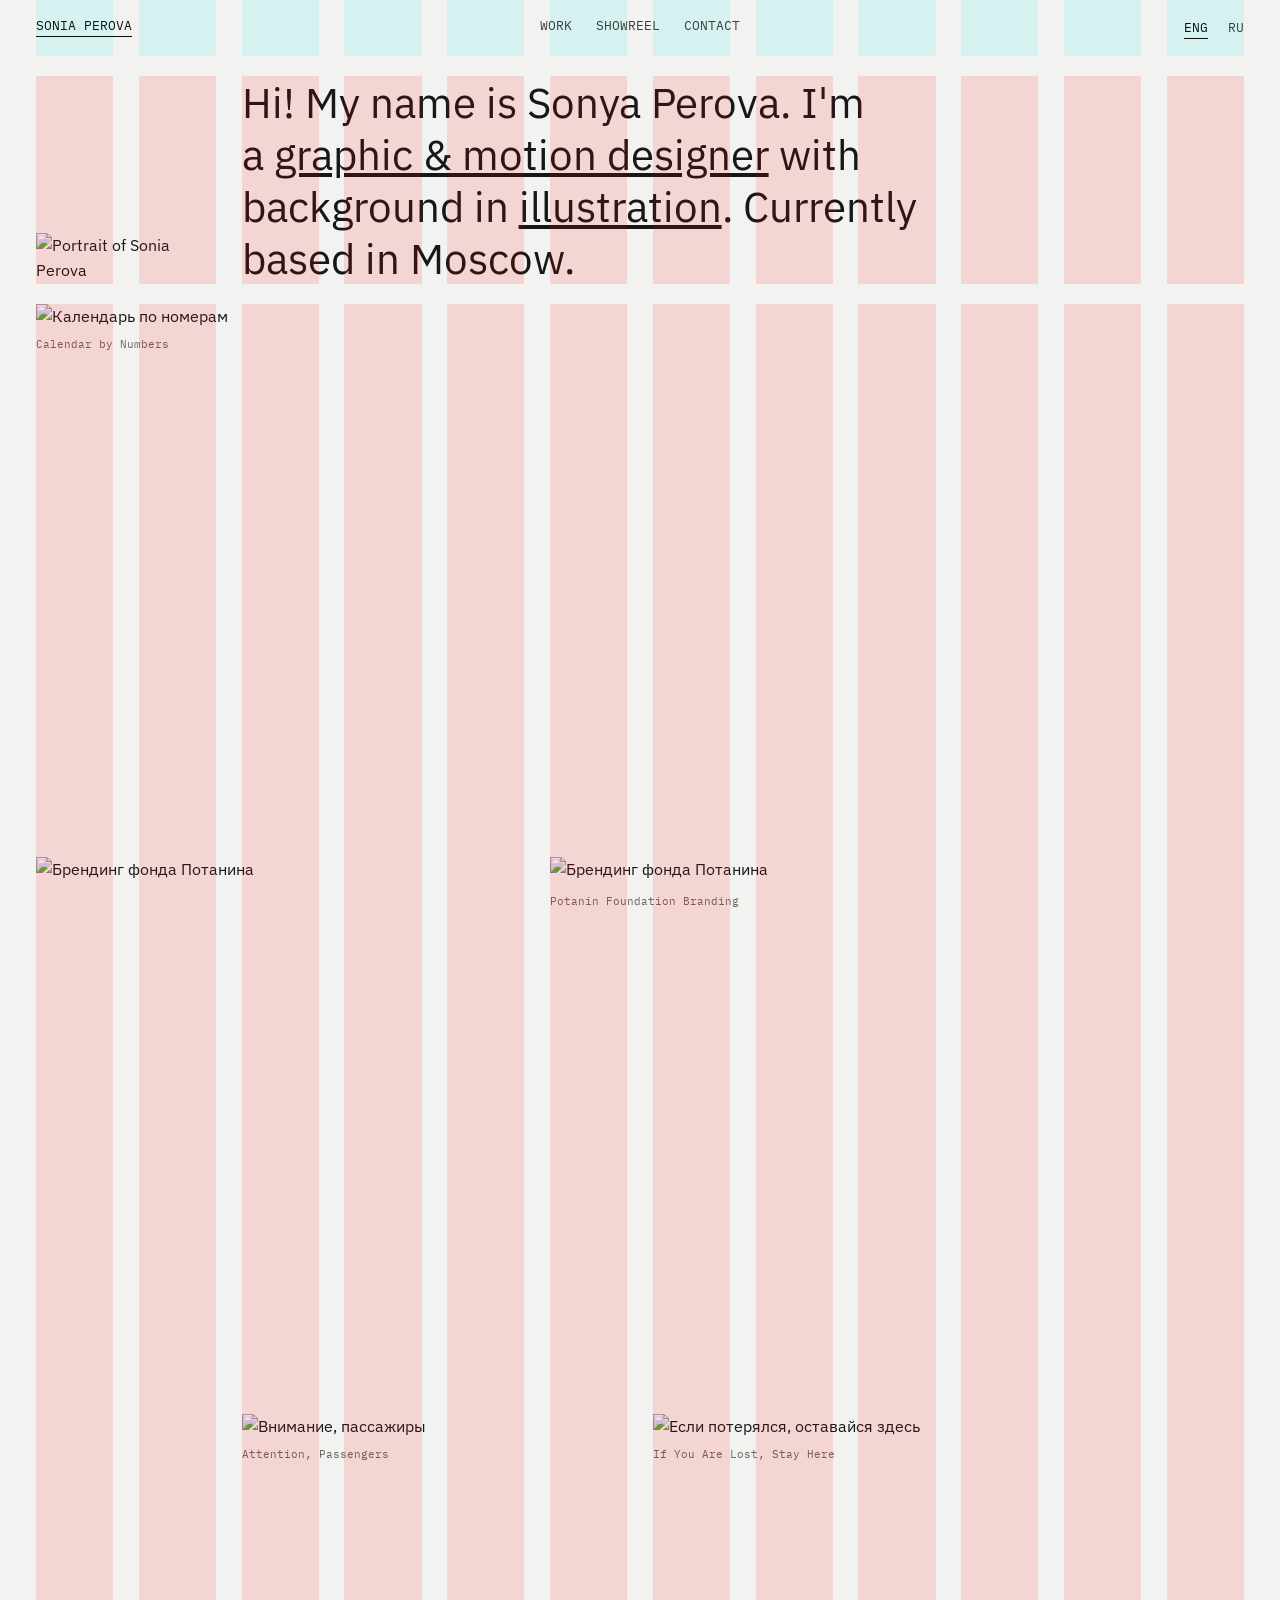
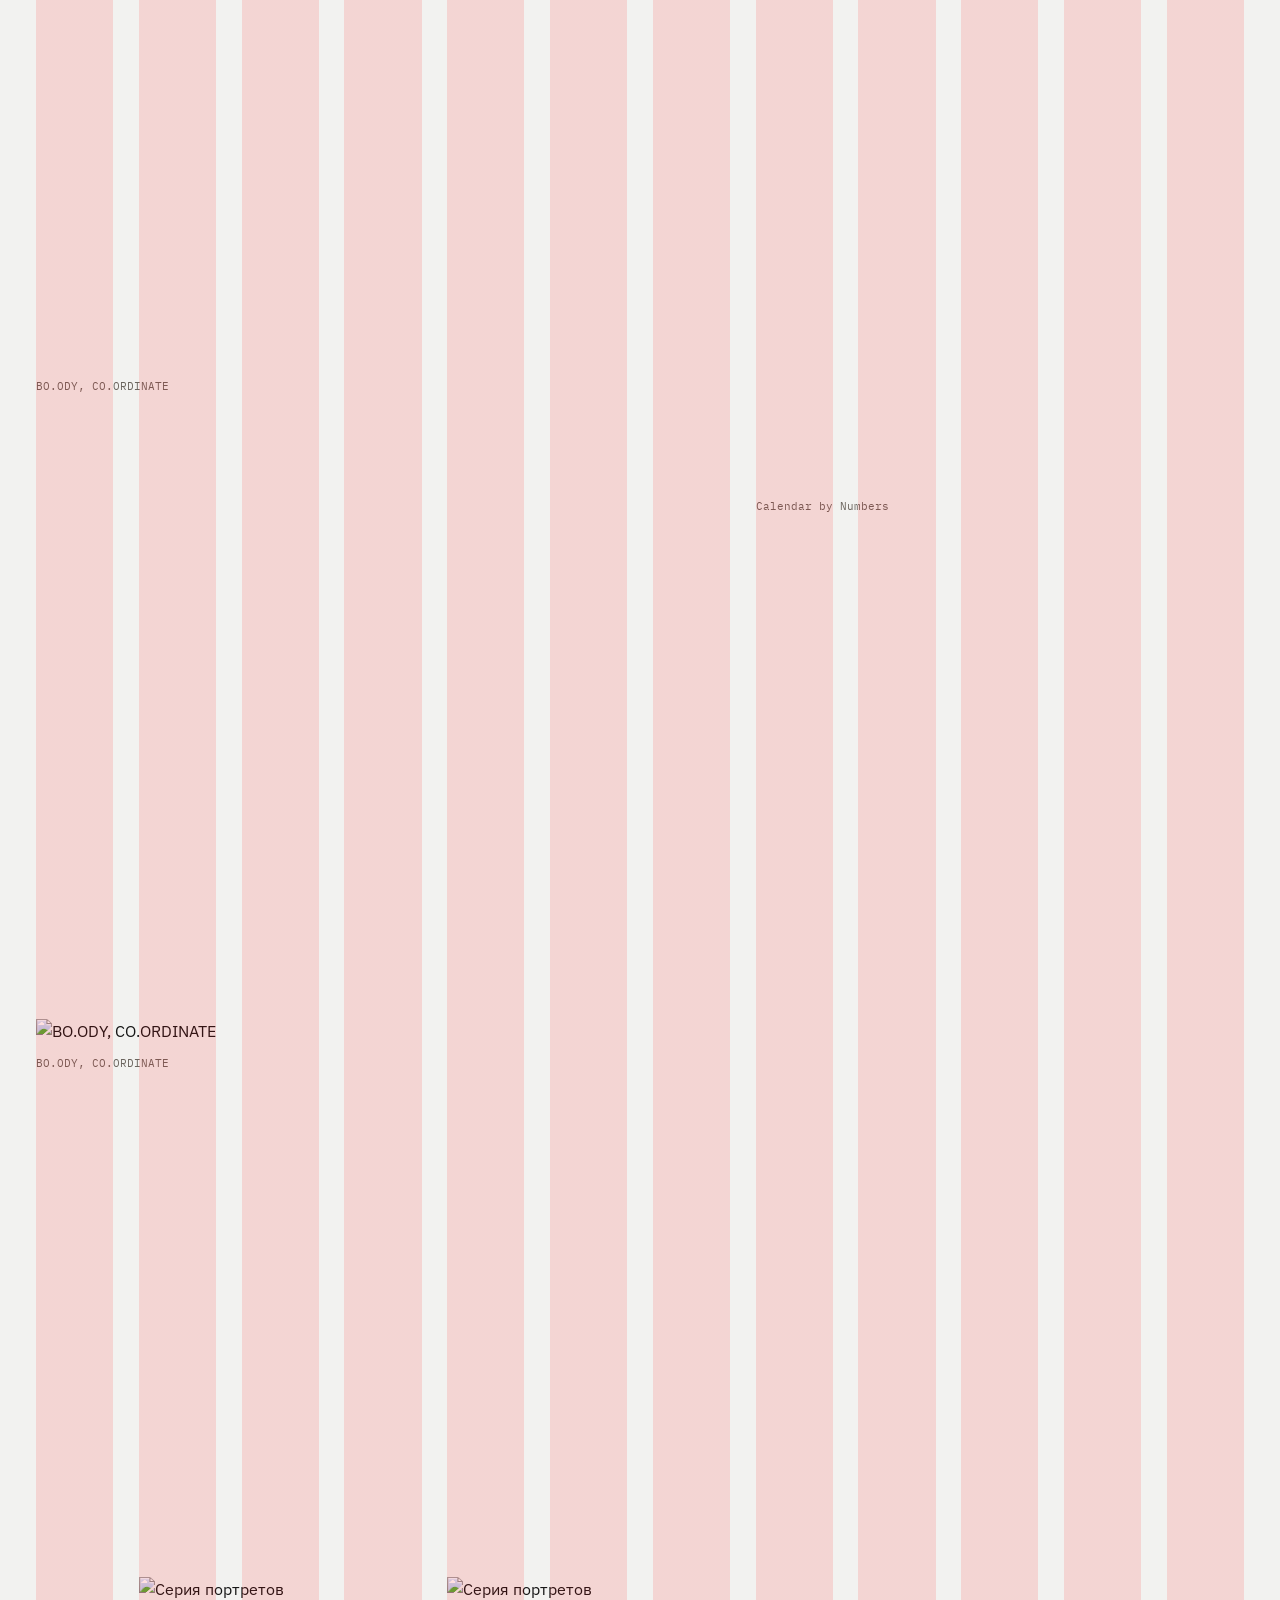
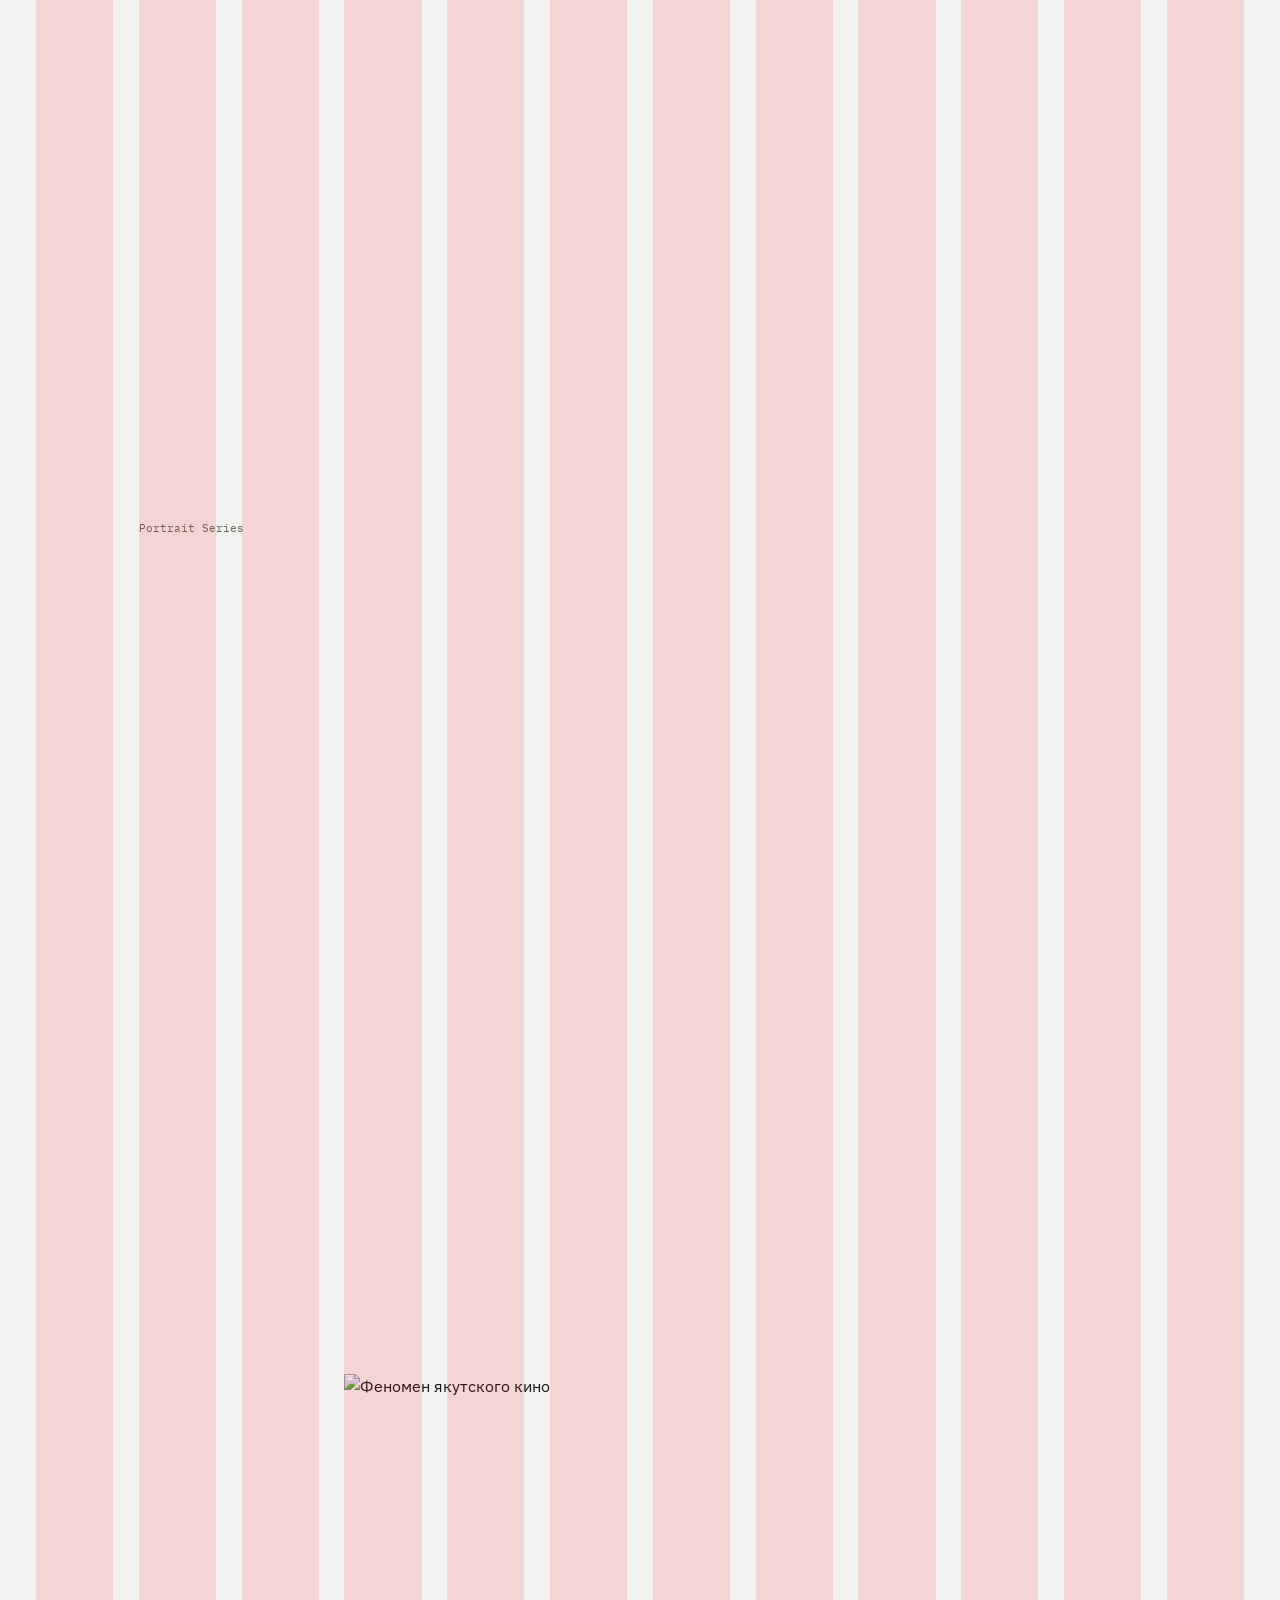
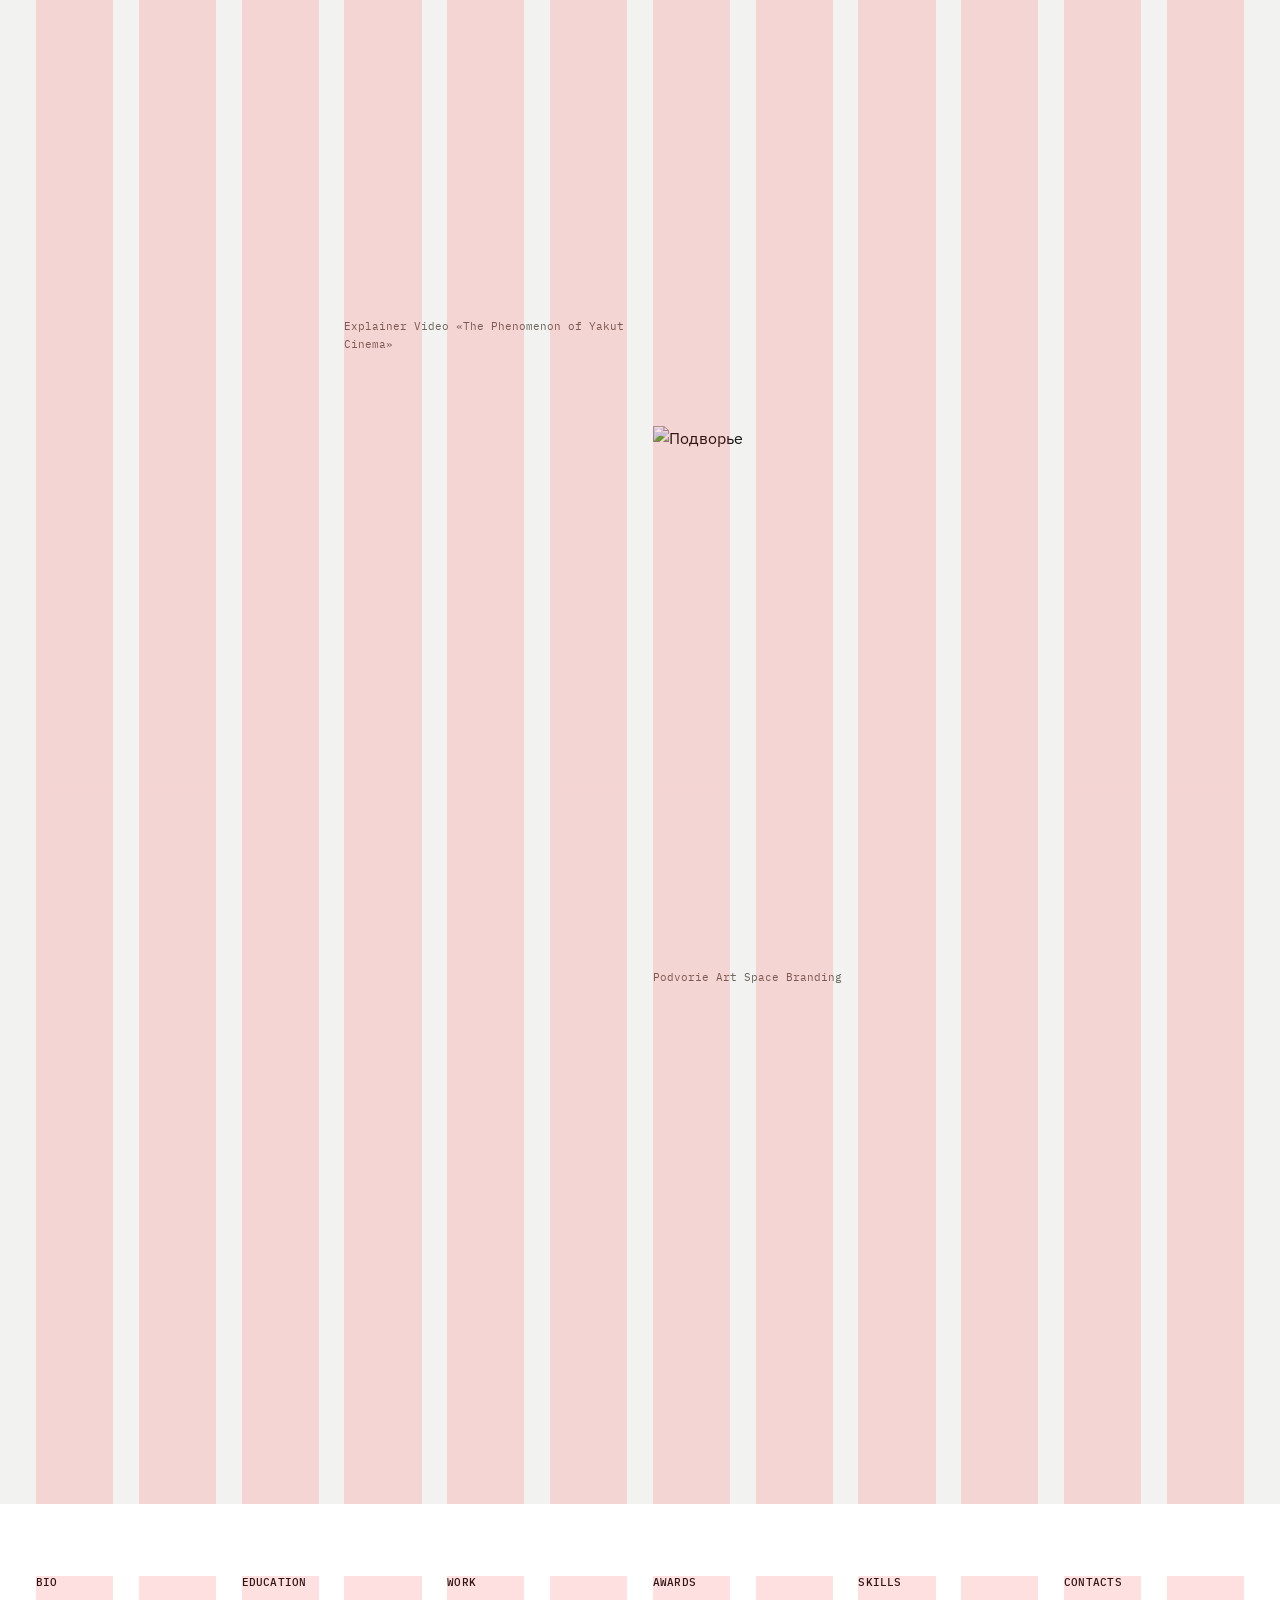
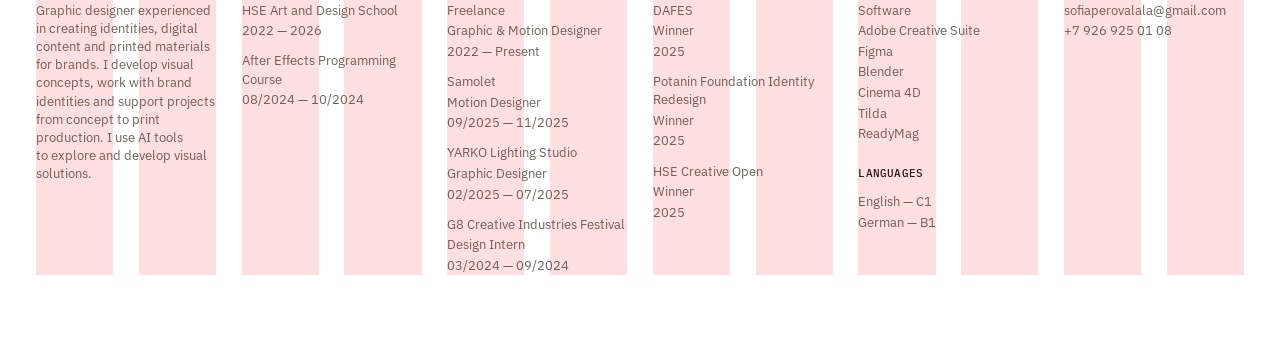
==== index.html @ 6882903c "Add files via upload" ====
<!DOCTYPE html>
<html lang="en">
  <head>
    <meta charset="UTF-8" />
    <meta name="viewport" content="width=device-width, initial-scale=1.0" />
    <title>Соня Перова | Portfolio</title>
    <meta
      name="description"
      content="Minimalist editorial portfolio website for Соня Перова."
    />
    <link rel="preconnect" href="https://fonts.googleapis.com" />
    <link rel="preconnect" href="https://fonts.gstatic.com" crossorigin />
    <link
      href="https://fonts.googleapis.com/css2?family=IBM+Plex+Mono:wght@400;500&display=swap"
      rel="stylesheet"
    />
    <link
      href="https://fonts.googleapis.com/css2?family=IBM+Plex+Mono:wght@400;500&family=IBM+Plex+Sans:wght@400;500;600&display=swap"
      rel="stylesheet"
    />
    <link rel="stylesheet" href="styles.css" />
  </head>
  <body data-lang="eng" data-page="home">
    <header class="site-header">
      <nav class="nav container" aria-label="Primary navigation">
        <a href="index.html" class="brand nav-item active" data-i18n="brand">SONIA PEROVA</a>
        <div class="nav-links">
          <a href="work.html" class="nav-item" data-section="work" data-i18n="navWork">WORK</a>
          <a href="showreel.html" class="nav-item" data-section="showreel" data-i18n="navShowreel">SHOWREEL</a>
          <a href="index.html#contact" class="nav-item" data-section="contact" data-i18n="navContact">CONTACT</a>
        </div>
        <div class="lang-switcher" aria-label="Language switcher">
          <a href="#" class="nav-item lang-btn active" data-lang="eng" aria-current="true">ENG</a>
          <a href="#" class="nav-item lang-btn" data-lang="ru" aria-current="false">RU</a>
        </div>
      </nav>
    </header>

      <div class="page-wrapper">

       <main class="page-content">

  <!-- контейнер с фото и текстом -->
  <section class="hero-block">
    <div class="container hero-container">

        <img
            class="hero-photo"
            src="images/Rectangle 408.png"
            alt="Portrait of Sonia Perova"
        >

        <div class="hero-copy">
            <p data-i18n="heroText">
                Hi! My name is Sonya Perova. I'm a
                <span>graphic & motion designer</span>
                with background in
                <span>illustration</span>.
                Currently based in Moscow.
            </p>
        </div>

    </div>
</section>

<div class="container projects-container">

    <div class="calendar-project">
        <img src="images/kalendar2.gif" alt="Календарь по номерам">

        <p class="project-title" data-i18n="calendarTitle">
            Календарь по номерам
        </p>
    </div>

    <div class="project project-potanin-small">
        <img src="images/potanin2.png" alt="Брендинг фонда Потанина">
    </div>

    <div class="project-potanin-large">
        <img src="images/potanin1.png" alt="Брендинг фонда Потанина">
        <p class="project-title" data-i18n="potaninTitle">
            Брендинг фонда Потанина
        </p>
    </div>

    <div class="project-passengers">
        <img src="images/2193.jpg" alt="Внимание, пассажиры">
        <p class="project-title" data-i18n="passengersTitle">
            Внимание, пассажиры
        </p>
    </div>

    <div class="project-sculpture">
        <img src="images/sculpture1.jpg" alt="Если потерялся, оставайся здесь">
        <p class="project-title" data-i18n="sculptureTitle">
            Если потерялся, оставайся здесь
        </p>
    </div>

    <div class="project-book">
        <img src="images/kniga3.png" alt="">
        <p class="project-title" data-i18n="bodyTitle">
            BO.ODY, CO.ORDINATE
        </p>
    </div>

    <div class="project-calendar-page">
        <img src="images/kalendar.jpg" alt="">
        <p class="project-title" data-i18n="calendarTitle">
            Календарь по номерам
        </p>
    </div>

    <div class="project-book-full">
        <img src="images/kniga2.png" alt="BO.ODY, CO.ORDINATE">

        <p class="project-title" data-i18n="bodyTitle">
            BO.ODY, CO.ORDINATE
        </p>
    </div>

        <div class="project-portraits-left">
        <img src="images/portrait1.png" alt="Серия портретов">
    </div>

    <div class="project-portraits-right">
        <img src="images/portrait2.png" alt="Серия портретов">
    </div>

    <p class="project-portraits-caption" data-i18n="portraitsTitle">
        Серия портретов
    </p>


    <div class="project-yakut">
        <img src="images/coverr.png" alt="Феномен якутского кино">
    </div>

    <p class="project-yakut-caption" data-i18n="yakutTitle">
        Видео-эксплейнер «Феномен якутского кино»
    </p>


    <div class="project-podvorie">
        <img src="images/podvorie2.png" alt="Подворье">
    </div>

    <p class="project-podvorie-caption" data-i18n="podvorieTitle">
        Брендинг арт-пространства Подворье
    </p>

</div>

</main>

    <footer class="site-footer">
      <div class="container">
        <div class="grid footer-grid">
          <div class="footer-block footer-block--bio">
            <h3 data-i18n="footerBioTitle">Bio</h3>
            <div class="footer-entry">
              <p data-i18n="footerBio">
                Графический дизайнер с опытом создания айдентики, digital-контента и печатных материалов для брендов. Разрабатываю визуальные концепции, работаю с фирменными стилями и сопровождаю проекты от идеи до подготовки к печати. Использую AI-инструменты для поиска и развития визуальных решений.
              </p>
            </div>
          </div>
          <div class="footer-block">
            <h3 data-i18n="footerEducation">Education</h3>
            <div class="footer-entry">
               <p data-i18n="footerHSE">HSE Art and Design School</p>
              <p>2022 — 2026</p>
            </div>
            <div class="footer-entry">
              <p data-i18n="footerAECourse">After Effects Programming Course</p>
              <p>08/2024 — 10/2024</p>
            </div>
          </div>
          <div class="footer-block">
            <h3 data-i18n="footerWork">Work</h3>

            <div class="footer-entry">
              <p>Freelance</p>
              <p data-i18n="footerGraphicMotionDesigner">
                Graphic & Motion Designer
              </p>
              <p data-i18n="footerPresent">2022 — Present</p>
            </div>
            <div class="footer-entry">
              <p data-i18n="footerSamolet">Samolet</p>
              <p data-i18n="footerMotionDesigner">Motion Designer</p>
              <p>09/2025 — 11/2025</p>
            </div>
            <div class="footer-entry">
              <p>YARKO Lighting Studio</p>
              <p data-i18n="footerGraphicDesigner">Graphic Designer</p>
              <p>02/2025 — 07/2025</p>
            </div>
            <div class="footer-entry">
              <p data-i18n="footerG8">G8 Creative Industries Festival</p>
              <p data-i18n="footerDesignIntern">Design Intern</p>
              <p>03/2024 — 09/2024</p>
            </div>
          </div>
          <div class="footer-block">
            <h3 data-i18n="footerAwards">Awards</h3>

            <div class="footer-entry">
              <p>DAFES</p>
              <p data-i18n="footerWinner">Winner</p>
              <p>2025</p>
            </div>

            <div class="footer-entry">
              <p data-i18n="footerPotaninAward">
                Potanin Foundation Identity Redesign
              </p>
              <p data-i18n="footerWinner">Winner</p>
              <p>2025</p>
            </div>

            <div class="footer-entry">
              <p>HSE Creative Open</p>
              <p data-i18n="footerWinner">Winner</p>
              <p>2025</p>
            </div>
          </div>
          <div class="footer-block">
            <h3 data-i18n="footerSkills">Skills</h3>

            <div class="footer-entry">
                <p data-i18n="footerSoftware">Software</p>
                <p>Adobe Creative Suite</p>
                <p>Figma</p>
                <p>Blender</p>
                <p>Cinema 4D</p>
                <p>Tilda</p>
                <p>ReadyMag</p>
            </div>

            <h3 class="footer-subheading" data-i18n="footerLanguages">
                Languages
            </h3>

            <div class="footer-entry">
                <p data-i18n="footerEnglish">English — C1</p>
                <p data-i18n="footerGerman">German — B1</p>
            </div>
        </div>

        <div class="footer-block">
            <h3 data-i18n="footerContacts">Contacts</h3>
            <div class="footer-entry">
              <p>sofiaperovalala@gmail.com</p>
              <p>+7 926 925 01 08</p>
            </div>
          </div>
        </div>
      </div>
    </footer>

      </div>

    <script src="script.js"></script>
  </body>
</html>
---- styles.css ----
:root {
  --font-ui: "IBM Plex Sans", sans-serif;
  --font-mono: "IBM Plex Mono", monospace;

  --bg: #f2f2f0;
  --surface: #fcfaf7;
  --text: #171717;
  --muted: #6b655e;
  --accent: #2f5d4b;
  --border: rgba(23, 23, 23, 0.12);

  /* layout */
  --page-width: 1440px;
  --page-margin: 2.25rem;
  --grid-columns: 12;
  --grid-gap: 1.6rem;
  --project-spacing: 20px;
  --header-height: 56px;
  --showreel-height-offset: -20px;

  /* typography */
  --text-xs: 11px;
  --text-sm: 13px;
  --text-md: 16px;
  --text-lg: 19px;
  --text-xl: 23px;
  --text-2xl: 28px;
  --text-3xl: 33px;
  --text-4xl: 40px;

  --leading-tight: 1.08;
  --leading-heading: 1.15;
  --leading-ui: 1.25;
  --leading-body: 1.45;

}

* {
  box-sizing: border-box;
}

html {
  scroll-behavior: smooth;
  background: #f2f2f0;
  overscroll-behavior-y: none;
}

body {
  margin: 0;
  font-family: var(--font-ui);
  color: var(--text);
  line-height: 1.6;

  background: transparent;
}

.page-wrapper {
  min-height: 100vh;

  display: flex;
  flex-direction: column;

  background: #f2f2f0;
}

img {
  max-width: 100%;
  display: block;
}

.container {
    position: relative;

    width: min(
        var(--page-width),
        calc(100% - var(--page-margin) * 2)
    );

    margin-inline: auto;
}

.container::before {
    content: "";
    position: absolute;
    inset: 0;
    pointer-events: none;
    z-index: 2;

    background-image:
        repeating-linear-gradient(
            to right,
            rgba(255,0,0,.12) 0,
            rgba(255,0,0,.12)
            calc((100% - (11 * var(--grid-gap))) / 12),
            transparent
            calc((100% - (11 * var(--grid-gap))) / 12),
            transparent
            calc(
                ((100% - (11 * var(--grid-gap))) / 12)
                + var(--grid-gap)
            )
        );
}

.grid {
  display: grid;

  grid-template-columns:
    repeat(var(--grid-columns), minmax(0, 1fr));

  column-gap: var(--grid-gap);
}

.site-header {
    position: fixed;
    top: 0;
    left: 0;
    right: 0;
    z-index: 1000;

    mix-blend-mode: difference;
    isolation: isolate;
}

.site-header::before {
    display: none;
}

.nav {
  display: grid;
  grid-template-columns: 1fr auto 1fr;
  align-items: center;
  padding: 1rem 0;
  min-height: 3.5rem;
}

.brand,
.nav-item,
.site-footer a,
.lang-btn {
  text-decoration: none;
  color: #9F9F9F;
}

.brand {
  position: relative;
  display: inline-block;
  padding-bottom: 0.2rem;
  font-family: var(--font-mono);
  font-size: var(--text-sm);
  font-weight: 400;
  text-transform: uppercase;
  letter-spacing: normal;
  line-height: var(--leading-ui);
  justify-self: start;
  margin-left: 0;
}

.brand.nav-item:hover,
body[data-page="home"] .brand.nav-item {
  opacity: 1;
}

.nav-links {
  display: flex;
  justify-self: center;
  gap: 1.5rem;
  white-space: nowrap;
}

.nav-item {
  position: relative;
  padding-bottom: 0.2rem;
  font-family: var(--font-mono);
  font-size: var(--text-sm);
  font-weight: 400;
  text-transform: uppercase;
  letter-spacing: normal;
  line-height: var(--leading-ui);
  color: #ffffff;
  opacity: 0.8;
  transition: opacity 180ms ease;
}

.nav-item:hover,
.nav-item.active:not(.lang-btn) {
  opacity: 1;
}

@keyframes navUnderlineIn {
  from {
    transform: scaleX(0);
  }
  to {
    transform: scaleX(1);
  }
}


.nav-item::after,
.lang-btn::after,
.brand::after {
  content: "";
  position: absolute;
  left: 0;
  bottom: 0.05rem;
  width: 100%;
  height: 1px;
  background: currentColor;

  transform: scaleX(0);
  transform-origin: left center;
}

.nav-item.animate:not(.lang-btn)::after,
.brand.animate::after,
.lang-btn.animate::after {
    animation: navUnderlineIn 220ms ease forwards;
}

.nav-item.active:not(.lang-btn)::after,
.brand.active::after,
.lang-btn.lang-active::after {
    transform: scaleX(1);
}

.lang-switcher {
  display: flex;
  justify-self: end;
  align-items: center;
  gap: 1.25rem;
  margin-right: 0;
  white-space: nowrap;
}

.work-filter-wrapper {
    display: flex;
    justify-content: center;
    align-items: center;

    padding-block: 6px;

    margin-top:
        calc(
            var(--header-height)
            + var(--project-spacing)
        );
}

.work-filter {
    display: flex;
    gap: 12px;
}


.work-filter-item {
    padding: 6px 11px;
    border-radius: 4px;

    font-family: var(--font-mono);
    font-size: var(--text-xs);
    font-weight: 400;
    line-height: var(--leading-ui);
    text-transform: uppercase;
    text-decoration: none;

    background: transparent;
    border: 1px solid rgba(23, 23, 23, 0.18);
    color: #6B655E;

    transition:
        border-color 160ms ease,
        color 160ms ease;
}

.work-filter-item:hover {
    border-color: rgba(23, 23, 23, 0.45);
    color: #171717;
}
.work-filter-item.active {
    background: transparent;
    border-color: #171717;
    color: #171717;
}

.lang-btn {
  background: transparent;
  padding: 0.2rem 0;
  cursor: pointer;
  font-family: var(--font-mono);
  font-size: var(--text-sm);
  font-weight: 400;
  text-transform: uppercase;
  letter-spacing: normal;
  line-height: var(--leading-ui);
  opacity: 0.8;
  transition: opacity 180ms ease;
  position: relative;
  display: inline-block;
}

.lang-btn:hover,
.lang-btn.lang-active {
    opacity: 1;
}

.hero-container {
    display: grid;
    grid-template-columns: repeat(12, minmax(0,1fr));
    column-gap: var(--grid-gap);

    align-items: end; /* все элементы прижимаются к низу */
}

.hero-block {
    padding-top: calc(
        var(--header-height)
        + var(--project-spacing)
    );
    padding-bottom: 0;
}

.hero-container {
    align-items: end;
}


.hero-photo {
    grid-column: 1 / 3;

    width: 100%;
    height: auto;

    align-self: end;
    justify-self: stretch;

    object-fit: cover;
}

.hero-copy {
    grid-column: 3 / 11; /* 7 колонок: 3,4,5,6,7,8,9 */

    align-self: end; /* низ текста = низ фото */

}

.hero-copy p {
    margin: 0;
    font-size: clamp(2rem, 1.8vw, 4rem);
    line-height: var(--leading-ui);
}

@media (max-width: 1440px) {
    .hero-copy p {
        font-size: 2.6rem;
    }
}

@media (max-width: 1200px) {
    .hero-copy p {
        font-size: 2.2rem;
    }
}

@media (max-width: 1024px) {
    .hero-copy p {
        font-size: 2rem;
    }
}

.hero-copy span {
    text-decoration: underline;
    text-underline-offset: 0.08em;
}
.projects-container {
    position: relative;

    min-height: 6000px;

    display: grid;
    grid-template-columns: repeat(12, minmax(0, 1fr));
    column-gap: var(--grid-gap);

    margin-top: var(--project-spacing);
}

.project-card {
    display: block;
}

.calendar-project {
    grid-column: 1 / 13;
}

.calendar-project img {
    width: 100%;
    height: auto;
    display: block;
}

.project-potanin-small {
    grid-column: 1 / 4;
    align-self: start;
    
}

.project-potanin-large {
    grid-column: 6 / 13;
    
}

.project-potanin-large .project-title {
    margin-top: 12px;
}

.project-potanin-caption {
    grid-column: 6 / 13;
    margin-top: 12px;

    font-family: var(--font-mono);
    font-size: var(--text-xs);
    color: var(--muted);
}

.project-passengers {
    grid-column: 3 / 7;

}

.project-sculpture {
    grid-column: 7 / 10;
}

.project-passengers img,
.project-sculpture img {
    width: 100%;
    display: block;
}

.project-passengers-caption {
    grid-column: 3 / 7;
}

.project-sculpture-caption {
    grid-column: 7 / 10;
}

.project-passengers-caption,
.project-sculpture-caption {
    margin-top: 12px;

    font-family: var(--font-mono);
    font-size: var(--text-xs);
    color: var(--muted);
}

.project-book {
    grid-column: 1 / 5;
    align-self: start;
}

.project-book img {
    width: 100%;
    display: block;
}

.project-book p {
    margin-top: 12px;

    font-family: var(--font-mono);
    font-size: var(--text-xs);
    color: var(--muted);
}


.project-calendar-page {
    grid-column: 8 / 13;
    align-self: start;

    margin-top: 120px;
}

.project-calendar-page img {
    width: 100%;
    display: block;
}

.project-calendar-page p {
    margin-top: 12px;

    font-family: var(--font-mono);
    font-size: var(--text-xs);
    color: var(--muted);
}

.project-book-full {
    grid-column: 1 / 13;
    align-self: start;
}

.project-book-full img {
    width: 100%;
    height: auto;
    display: block;
}

.project-book-full p {
    margin-top: 12px;

    font-family: var(--font-mono);
    font-size: var(--text-xs);
    color: var(--muted);
}

/* Серия портретов */
.project-portraits-left {
    grid-column: 2 / 5;
    margin-top: 0;
}

.project-portraits-right {
    grid-column: 5 / 7;
    margin-top: 0;
}

.project-portraits-caption {
    grid-column: 2 / 7;
    margin-top: 12px;

    font-family: var(--font-mono);
    font-size: var(--text-xs);
    color: var(--muted);
}

/* Якутское кино */
.project-yakut {
    grid-column: 4 / 7;
    margin-top: 320px;
}

.project-yakut-caption {
    grid-column: 4 / 7;
    margin-top: 12px;

    font-family: var(--font-mono);
    font-size: var(--text-xs);
    color: var(--muted);
}

/* Подворье */
.project-podvorie {
    grid-column: 7 / 13;
    margin-top: 120px;
}

.project-podvorie-caption {
    grid-column: 7 / 13;
    margin-top: 12px;

    font-family: var(--font-mono);
    font-size: var(--text-xs);
    color: var(--muted);
}

.project-title {
    margin-top: 8px;
    margin-bottom: 0;

    font-family: var(--font-mono);
    font-size: var(--text-xs);
    font-weight: 400;
    line-height: var(--leading-ui);

    color: var(--muted);
    text-align: left;

    background: transparent;
}

.project-card img {
    width: 100%;
    height: auto;
    display: block;
}

.project-card:visited {
  color: inherit;
}

.project-card:hover {
  color: inherit;
}

h1,
h2,
h3 {
  line-height: 1.1;
  margin: 0 0 0.8rem;
}

h1 {
  font-size: clamp(2.2rem, 4vw, 3.6rem);
  max-width: 700px;
}

.lead,
.about p {
  color: var(--muted);
  font-size: 1rem;
}

.showreel-intro h1 {
  max-width: 560px;
  margin-bottom: 1rem;
  font-size: clamp(2rem, 3.5vw, 3rem);
}

.page-content {
    padding-top: 0px; /* только компенсация fixed header */
}

.showreel-section {
    display: grid;
    grid-template-columns: repeat(12, 1fr);
    column-gap: var(--grid-gap);

    min-height: calc(
    100vh
    - var(--header-height)
    - var(--project-spacing)
    + var(--showreel-height-offset)
);

    margin-top: calc(
        var(--header-height)
        + var(--project-spacing)
    );

    align-items: center;
}

.showreel-wrapper {
  grid-column: 2 / 12;
}

.vimeo-wrapper {
  position: relative;
  padding-top: 56.25%; /* 16:9 */
}

.vimeo-wrapper iframe {
  position: absolute;
  inset: 0;
  width: 100%;
  height: 100%;
  border: 0;
}

.site-footer {
  background: #ffffff;
  padding: 4.5rem 0 4.75rem;
}

.footer-grid {
  display: grid;
  grid-template-columns: repeat(12, minmax(0, 1fr));
  gap: 1.4rem 1.6rem;
  align-items: start;
}

.footer-block {
  grid-column: span 2;
  min-width: 0;
}

.footer-block--bio {
  grid-column: span 2;
}

@media (max-width: 1024px) {
  .footer-grid {
    grid-template-columns: repeat(6, 1fr);
  }

  .footer-block,
  .footer-block--bio {
    grid-column: span 3;
  }
}

@media (max-width: 640px) {
  .footer-grid {
    grid-template-columns: 1fr;
  }

  .footer-block,
  .footer-block--bio {
    grid-column: span 1;
  }

  .site-footer {
    padding: 3rem 0;
  }
}

.footer-block h3 {
  font-family: var(--font-mono);
  font-size: var(--text-xs);
  font-weight: 500;
  line-height: var(--leading-ui);
  letter-spacing: 0.02em;
  text-transform: uppercase;

  margin: 0 0 0.75rem;

  color: var(--text);
  text-align: left;
}

.footer-entry + .footer-entry {
  margin-top: 0.75rem;
}

.footer-entry p {
  font-family: var(--font-ui);
  font-size: var(--text-sm);
  font-weight: 400;
  line-height: 1.4;

  margin: 0;

  color: var(--muted);
  text-align: left;
}

.footer-entry p + p {
  margin-top: 0.15rem;
}

@media (max-width: 900px) {
  .footer-block--bio,
  .footer-block:nth-of-type(2),
  .footer-block:nth-of-type(3),
  .footer-block:nth-of-type(4),
  .footer-block:nth-of-type(5),
  .footer-block:nth-of-type(6) {
    grid-column: span 2;
  }
}

@media (max-width: 800px) {
  .hero,
  .about,
  .projects,
  .showreel-hero {
    grid-template-columns: 1fr;
  }

  .hero {
    padding-top: 3rem;
  }

  .showreel-intro,
  .showreel-video {
    grid-column: 1 / -1;
  }

  .footer-content {
    flex-direction: column;
    align-items: flex-start;
  }
}

@media (max-width: 640px) {
  .footer-block {
    grid-column: 1 / -1;
  }

  .site-footer {
    padding: 3rem 0 3.5rem;
  }
}

@media (max-width: 760px) {
  .nav {
  display: flex;
  align-items: center;
  padding: 1rem 0;
  min-height: 3.5rem;
}

.brand {
  margin-right: auto;
}

.nav-links {
  display: flex;
  gap: 1.5rem;
}

.lang-switcher {
  margin-left: auto;
  display: flex;
  gap: 1.25rem;
}

  .brand,
  .lang-switcher {
    justify-self: center;
  }

  .hero {
    padding-top: 8rem;
  }
}

.work-projects {
    margin-top: var(--project-spacing);
}

.work-grid {
    display: grid;
    grid-template-columns: repeat(2, minmax(0, 1fr));
    column-gap: var(--grid-gap);
    row-gap: var(--project-spacing);
}

.work-card {
    min-width: 0;
}

.work-image {
    width: 100%;
    aspect-ratio: 4 / 3;
    background: rgba(120,80,80,.15);
}

.work-image img {
    width: 100%;
    height: 100%;
    object-fit: cover;
    display: block;
}

.work-meta {
    margin-top: 18px;

    display: flex;
    justify-content: space-between;
    align-items: flex-start;
    gap: 24px;
}

.work-title {
    margin: 0;

    font-family: var(--font-ui);
    font-size: var(--text-lg);
    font-weight: 500;
    line-height: var(--leading-heading);
    letter-spacing: -0.01em;

    color: var(--text);
}

.work-tags {
    display: flex;
    gap: 8px;
    flex-wrap: wrap;
    justify-content: flex-end;
}

.work-tag {
    padding: 4px 8px;
    border-radius: 4px;

    font-family: var(--font-mono);
    font-size: var(--text-xs);
    font-weight: 400;
    line-height: 1;
    text-transform: uppercase;

    border: 1px solid rgba(23, 23, 23, 0.15);
    color: var(--muted);
}

.work-card,
.work-card:visited,
.work-card:hover,
.work-card:active {
    text-decoration: none;
    color: inherit;
}

.project-page-title {
    margin: 0 0 0px;

    font-family: var(--font-ui);
    font-size: var(--text-2xl);
    font-weight: 500;
    line-height: var(--leading-heading);
    letter-spacing: -0.02em;

    color: var(--text);
}



.project-hero {
    display: grid;
    grid-template-columns: repeat(12, 1fr);
    column-gap: 24px;
    margin-top: var(--project-spacing);
    align-items: start;
}

.project-cover {
    grid-column: 3 / 7;
}

.project-info {
    grid-column: 7 / 10;
    padding-top: 8px;
}

.project-next {
    grid-column: 12;
    justify-self: end;
}

.project-prev {
    grid-column: 1;
    justify-self: start;
}

.project-full-image {
    grid-column: 1 / 13;
    margin-top: var(--project-spacing);
}

.project-full-image img {
    width: 100%;
    display: block;
}

.project-navigation {
    display: flex;
    justify-content: space-between;
    align-items: center;

    margin-top:
        calc(
            var(--header-height)
            + var(--project-spacing)
        );

    grid-column: 1 / -1;
}

.project-arrow {
    display: flex;
    align-items: center;
    justify-content: center;

    width: 40px;
    height: 40px;

    text-decoration: none;
}

.project-arrow img {
    width: 72px;
    height: auto;

    transition: transform 0.3s ease;
}

.project-arrow:hover img {
    transform: translateX(8px);
}

.project-arrow-left img {
    transform: scaleX(-1);
}

.project-arrow-left:hover img {
    transform: scaleX(-1) translateX(8px);
}

.project-tags {
    display: flex;
    gap: 10px;
    margin-top: var(--project-spacing);
    margin-top: 16px;
}

.project-tag-link {
    padding: 6px 10px;
    border-radius: 4px;

    font-family: var(--font-mono);
    font-size: var(--text-xs);
    font-weight: 400;
    line-height: 1;
    text-transform: uppercase;
    text-decoration: none;

    border: 1px solid rgba(23, 23, 23, 0.15);
    color: var(--muted);

    transition:
        border-color 160ms ease,
        color 160ms ease;
}

.project-tag-link:hover {
    border-color: rgba(23, 23, 23, 0.45);
    color: var(--text);
}

.project-tag-link.active,
.project-tag-link:active {
    background: transparent;
    border-color: var(--text);
    color: var(--text);
}

.project-description-section {
    display: grid;
    grid-template-columns: repeat(12, minmax(0,1fr));
    column-gap: var(--grid-gap);
    margin-top: var(--project-spacing);
}

.project-description-wrapper {
    grid-column: 7 / 11;
}

.project-video-section {
    display: grid;
    grid-template-columns: repeat(12, minmax(0, 1fr));
    column-gap: var(--grid-gap);

    margin-top: var(--project-spacing);
}

.project-video {
    grid-column: 1 / 13;
}

.kinescope-wrapper {
    position: relative;
    width: 100%;
    padding-top: 56.25%; /* 16:9 */
}

.footer-block h3.footer-subheading {
    margin-top: 24px;
}

.kinescope-wrapper iframe {
    position: absolute;
    inset: 0;

    width: 100%;
    height: 100%;

    border: 0;
}

.project-collage-section {
    display: grid;
    grid-template-columns: repeat(12, minmax(0, 1fr));
    column-gap: var(--grid-gap);

    margin-top: var(--project-spacing);
}

.project-collage-left {
    grid-column: 1 / 7;
}

.project-collage-right {
    grid-column: 7 / 13;
}

.project-collage-left img,
.project-collage-right img {
    width: 100%;
    height: auto;
    display: block;
}

.surname-hover {
    text-decoration: none !important;
    cursor: default;
}
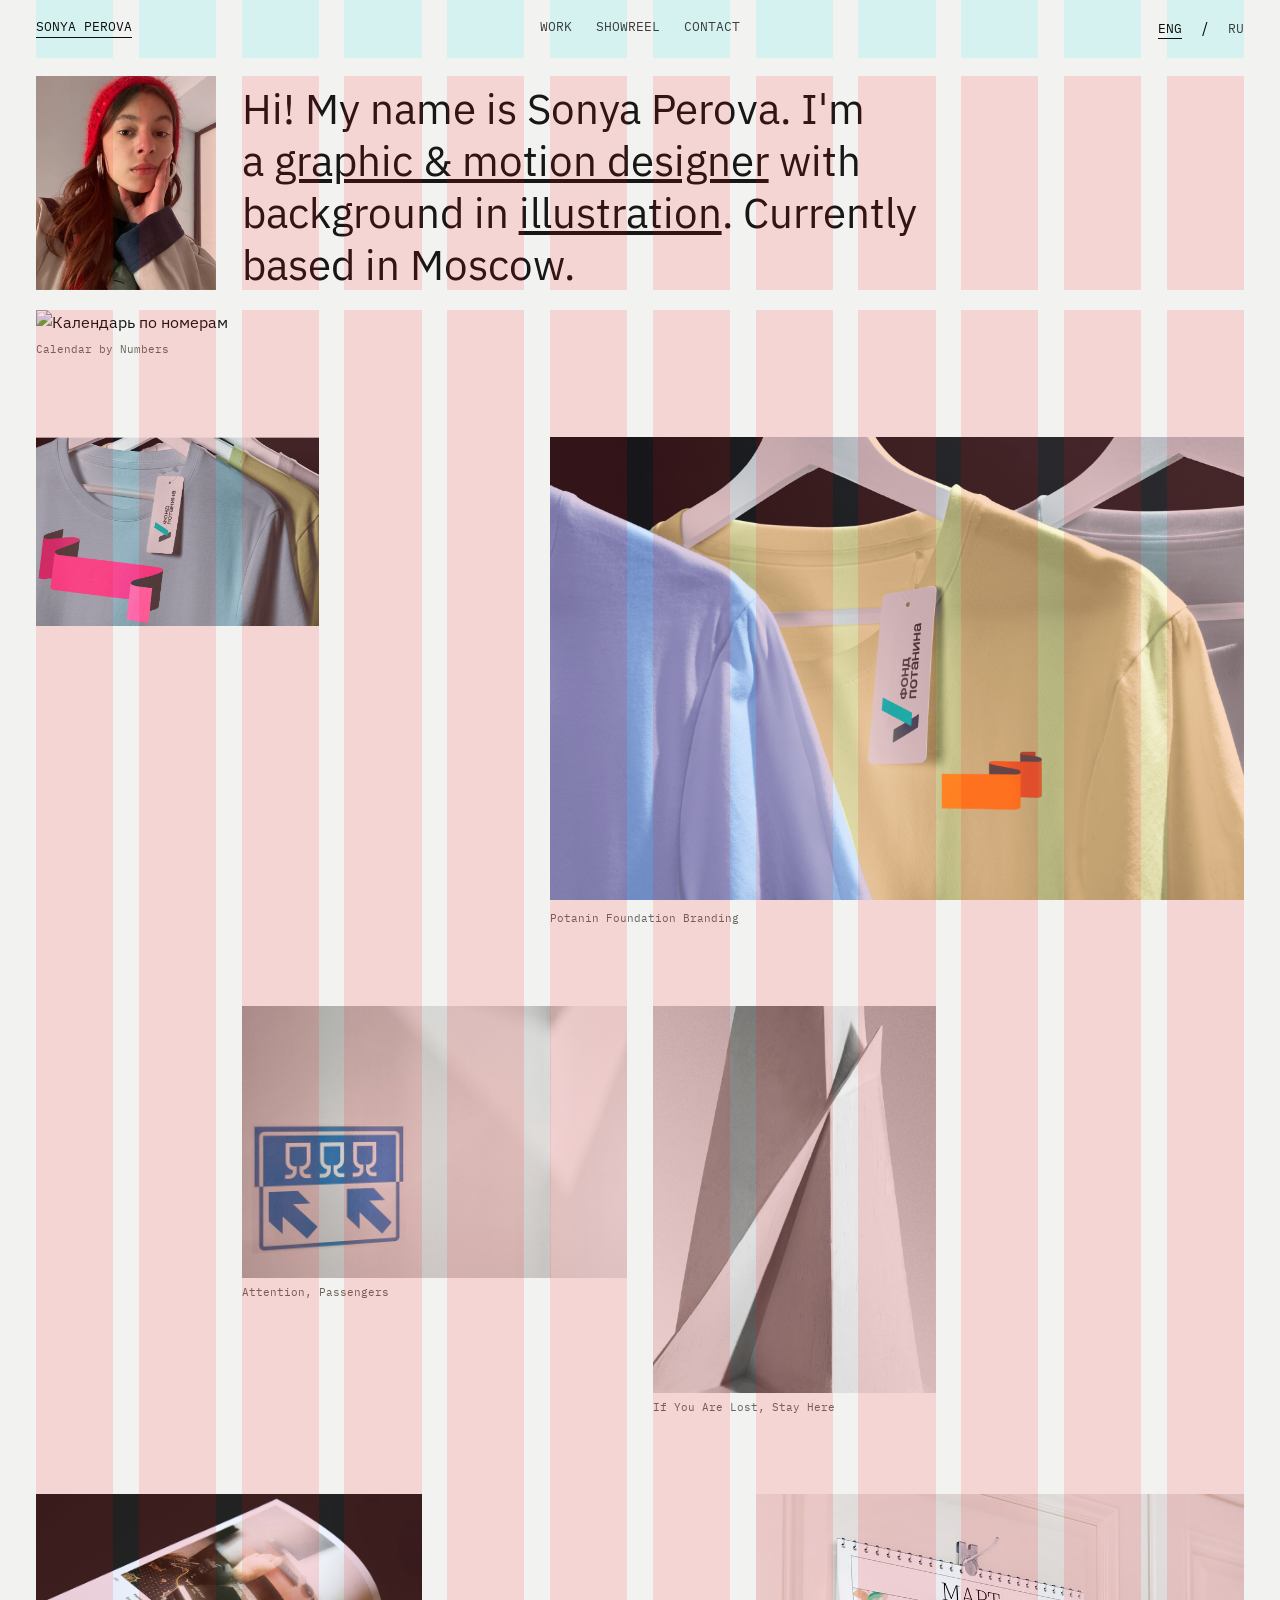
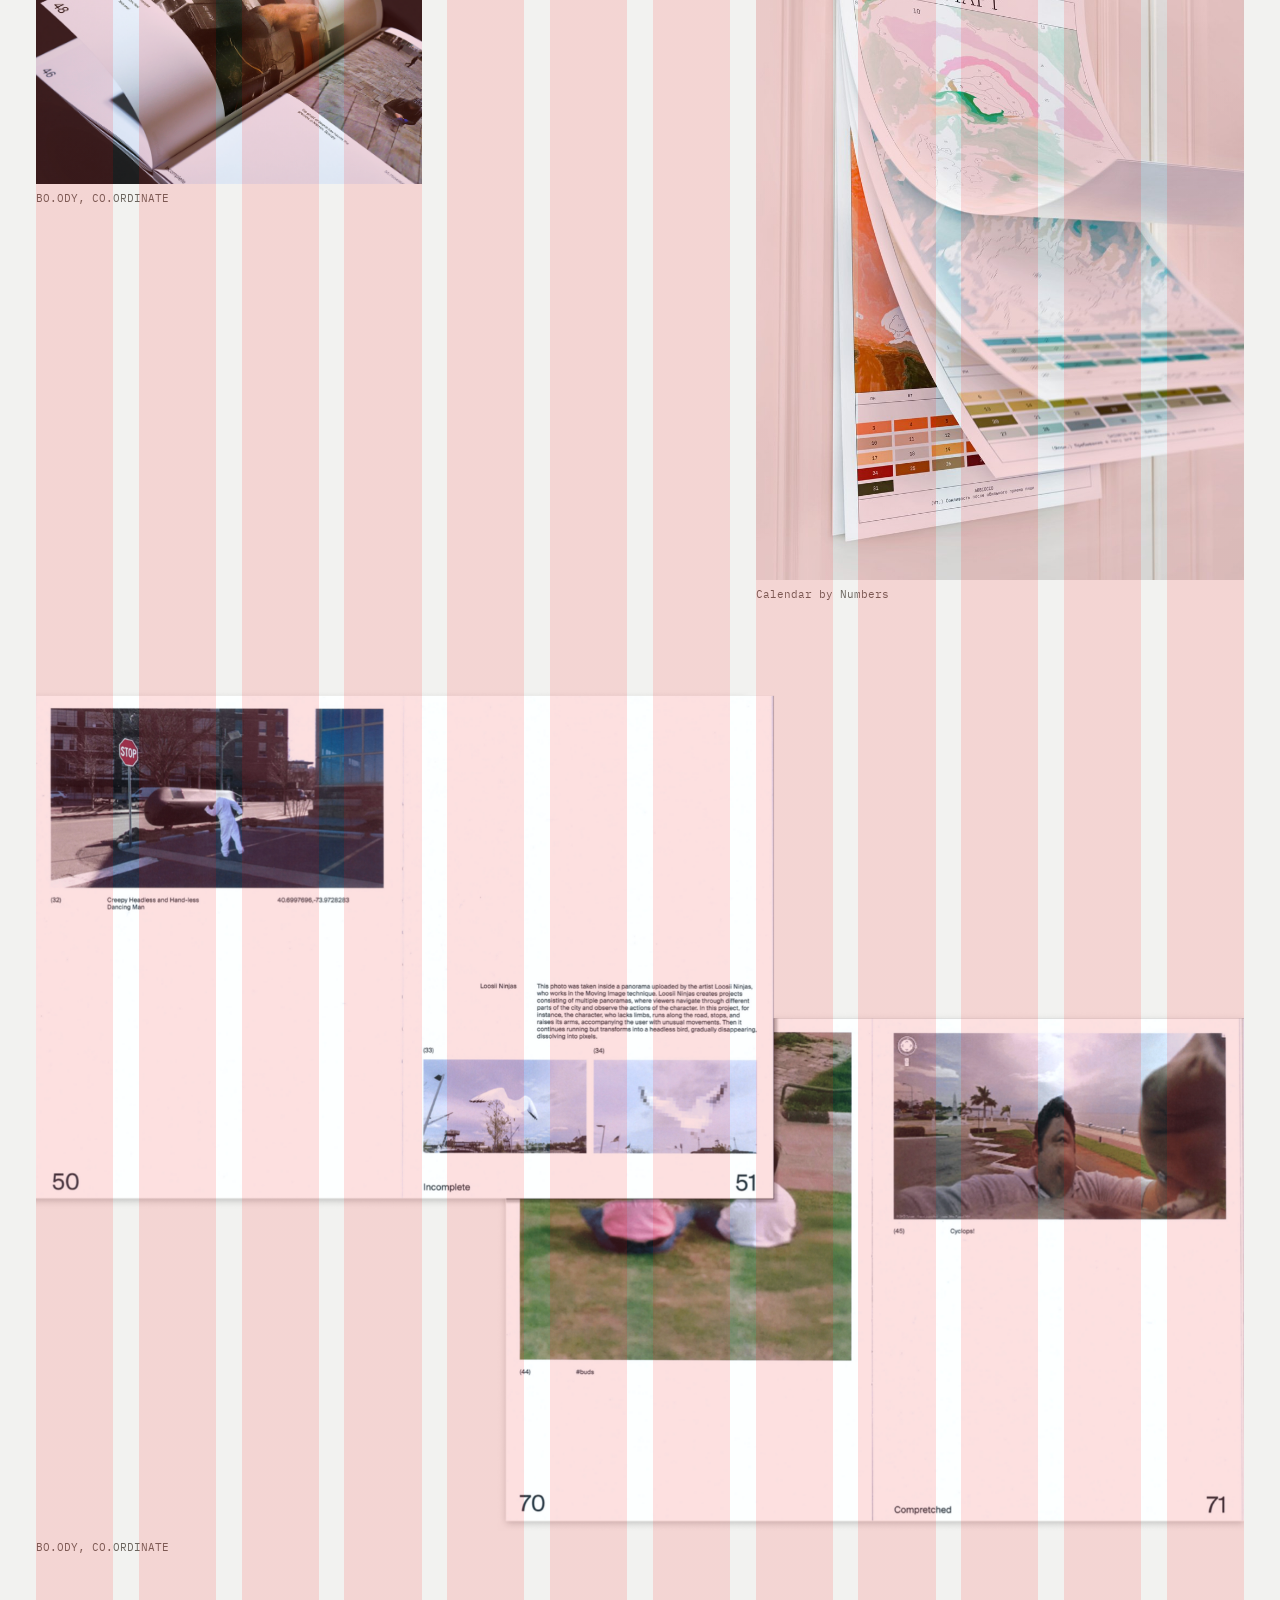
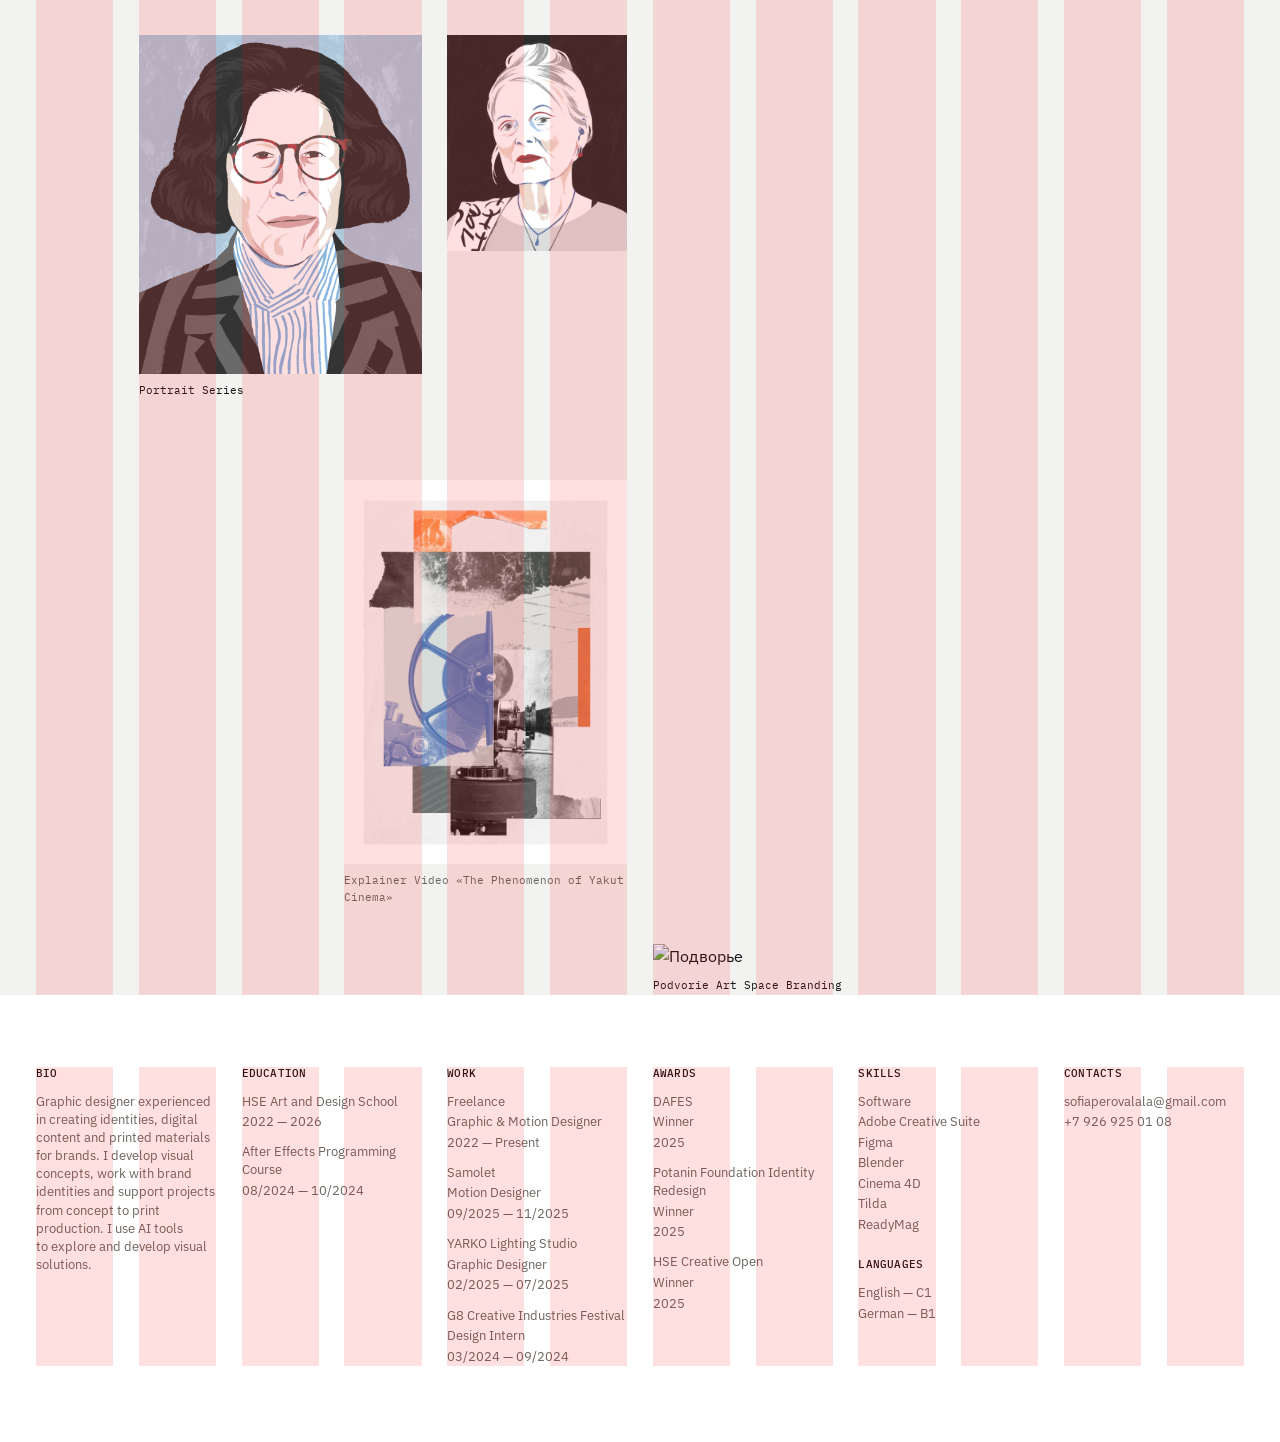
==== commit 919b42b4: "Add portfolio projects and media" ====
--- a/index.html
+++ b/index.html
@@ -3,7 +3,8 @@
   <head>
     <meta charset="UTF-8" />
     <meta name="viewport" content="width=device-width, initial-scale=1.0" />
-    <title>Соня Перова | Portfolio</title>
+    <title>Main Page</title>
+    <link rel="icon" type="image/png" href="images/favicon.svg">
     <meta
       name="description"
       content="Minimalist editorial portfolio website for Соня Перова."
@@ -22,19 +23,122 @@
   </head>
   <body data-lang="eng" data-page="home">
     <header class="site-header">
+
+      <!-- НИЖНИЙ СЛОЙ: SONYA + LANGUAGES -->
       <nav class="nav container" aria-label="Primary navigation">
-        <a href="index.html" class="brand nav-item active" data-i18n="brand">SONIA PEROVA</a>
+
+        <a href="index.html"
+          class="brand nav-item active"
+          data-i18n="brand">
+          SONYA PEROVA
+        </a>
+
+        <!-- DESKTOP NAVIGATION -->
         <div class="nav-links">
-          <a href="work.html" class="nav-item" data-section="work" data-i18n="navWork">WORK</a>
-          <a href="showreel.html" class="nav-item" data-section="showreel" data-i18n="navShowreel">SHOWREEL</a>
-          <a href="index.html#contact" class="nav-item" data-section="contact" data-i18n="navContact">CONTACT</a>
+
+          <a href="work.html"
+            class="nav-item"
+            data-section="work"
+            data-i18n="navWork">
+            Work
+          </a>
+
+          <a href="showreel.html"
+            class="nav-item"
+            data-section="showreel"
+            data-i18n="navShowreel">
+            Showreel
+          </a>
+
+          <a href="contact.html"
+            class="nav-item"
+            data-section="contact"
+            data-i18n="navContact">
+            Contact
+          </a>
+
         </div>
+
         <div class="lang-switcher" aria-label="Language switcher">
-          <a href="#" class="nav-item lang-btn active" data-lang="eng" aria-current="true">ENG</a>
-          <a href="#" class="nav-item lang-btn" data-lang="ru" aria-current="false">RU</a>
+
+          <a href="#"
+            class="nav-item lang-btn active"
+            data-lang="eng"
+            aria-current="true">
+            ENG
+          </a>
+
+          <span class="lang-slash">/</span>
+
+          <a href="#"
+            class="nav-item lang-btn"
+            data-lang="ru"
+            aria-current="false">
+            RU
+          </a>
+
         </div>
-      </nav>
-    </header>
+
+            </nav>
+
+      </header>
+
+
+      <!-- ВЕРХНИЙ СЛОЙ: ТОЛЬКО BURGER / CROSS -->
+      <div class="burger-layer container">
+
+        <button
+          class="menu-toggle"
+          type="button"
+          aria-label="Open menu"
+          aria-expanded="false"
+        >
+          <span></span>
+          <span></span>
+        </button>
+
+      </div>
+
+
+      <!-- MOBILE MENU — NORMAL -->
+      <!-- MOBILE MENU -->
+<div class="mobile-menu">
+
+  <div class="mobile-menu-links">
+
+      <a
+        href="index.html"
+        class="active"
+        data-i18n="menuHome"
+      >
+        Home
+      </a>
+
+      <a
+        href="work.html"
+        data-i18n="navWork"
+      >
+        Work
+      </a>
+
+      <a
+        href="showreel.html"
+        data-i18n="navShowreel"
+      >
+        Showreel
+      </a>
+
+      <a
+        href="contact.html"
+        data-i18n="navContact"
+      >
+        Contact
+      </a>
+
+    </div>
+
+  </div>
+
 
       <div class="page-wrapper">
 
@@ -47,93 +151,93 @@
         <img
             class="hero-photo"
             src="images/Rectangle 408.png"
-            alt="Portrait of Sonia Perova"
+            alt="Portrait of Sonya Perova"
         >
 
         <div class="hero-copy">
-            <p data-i18n="heroText">
-                Hi! My name is Sonya Perova. I'm a
-                <span>graphic & motion designer</span>
-                with background in
-                <span>illustration</span>.
-                Currently based in Moscow.
-            </p>
-        </div>
+         <p data-i18n="heroText">
+            Hi! My name is Sonya Perova. I'm a
+            <span class="accent">graphic & motion designer</span>
+            with background in
+            <span class="accent">illustration</span>.
+            Currently based in Moscow.
+        </p>
+      </div>
 
     </div>
 </section>
 
 <div class="container projects-container">
 
-    <div class="calendar-project">
+    <a href="project-calendar.html" class="calendar-project">
         <img src="images/kalendar2.gif" alt="Календарь по номерам">
 
         <p class="project-title" data-i18n="calendarTitle">
             Календарь по номерам
         </p>
-    </div>
-
-    <div class="project project-potanin-small">
+    </a>
+
+    <a href="project-potanin.html" class="project project-potanin-small reveal">
         <img src="images/potanin2.png" alt="Брендинг фонда Потанина">
-    </div>
-
-    <div class="project-potanin-large">
+    </a>
+
+    <a href="project-potanin.html" class="project-potanin-large reveal">
         <img src="images/potanin1.png" alt="Брендинг фонда Потанина">
         <p class="project-title" data-i18n="potaninTitle">
             Брендинг фонда Потанина
         </p>
-    </div>
-
-    <div class="project-passengers">
+    </a>
+
+    <div class="project-passengers reveal">
         <img src="images/2193.jpg" alt="Внимание, пассажиры">
         <p class="project-title" data-i18n="passengersTitle">
             Внимание, пассажиры
         </p>
     </div>
 
-    <div class="project-sculpture">
+    <div class="project-sculpture reveal">
         <img src="images/sculpture1.jpg" alt="Если потерялся, оставайся здесь">
         <p class="project-title" data-i18n="sculptureTitle">
             Если потерялся, оставайся здесь
         </p>
     </div>
 
-    <div class="project-book">
+    <a href="project-bodycoordinate.html" class="project-book reveal">
         <img src="images/kniga3.png" alt="">
         <p class="project-title" data-i18n="bodyTitle">
             BO.ODY, CO.ORDINATE
         </p>
-    </div>
-
-    <div class="project-calendar-page">
+    </a>
+
+    <a href="project-calendar.html" class="project-calendar-page reveal">
         <img src="images/kalendar.jpg" alt="">
         <p class="project-title" data-i18n="calendarTitle">
             Календарь по номерам
         </p>
-    </div>
-
-    <div class="project-book-full">
+    </a>
+
+    <a href="project-bodycoordinate.html" class="project-book-full reveal">
         <img src="images/kniga2.png" alt="BO.ODY, CO.ORDINATE">
 
         <p class="project-title" data-i18n="bodyTitle">
             BO.ODY, CO.ORDINATE
         </p>
-    </div>
-
-        <div class="project-portraits-left">
+    </a>
+
+   <a href="project-portraits.html" class="project-portraits-left reveal">
         <img src="images/portrait1.png" alt="Серия портретов">
-    </div>
-
-    <div class="project-portraits-right">
+    </a>
+
+    <a href="project-portraits.html" class="project-portraits-right reveal">
         <img src="images/portrait2.png" alt="Серия портретов">
-    </div>
-
-    <p class="project-portraits-caption" data-i18n="portraitsTitle">
+    </a>
+
+    <a href="project-portraits.html" class="project-portraits-caption" data-i18n="portraitsTitle">
         Серия портретов
-    </p>
-
-
-    <div class="project-yakut">
+    </a>
+
+
+    <div class="project-yakut reveal">
         <img src="images/coverr.png" alt="Феномен якутского кино">
     </div>
 
@@ -142,13 +246,13 @@
     </p>
 
 
-    <div class="project-podvorie">
+    <a href="project-podvorie.html" class="project-podvorie reveal">
         <img src="images/podvorie2.png" alt="Подворье">
-    </div>
-
-    <p class="project-podvorie-caption" data-i18n="podvorieTitle">
+    </a>
+
+    <a href="project-podvorie.html" class="project-podvorie-caption" data-i18n="podvorieTitle">
         Брендинг арт-пространства Подворье
-    </p>
+    </a>
 
 </div>
 
@@ -251,8 +355,12 @@
         <div class="footer-block">
             <h3 data-i18n="footerContacts">Contacts</h3>
             <div class="footer-entry">
-              <p>sofiaperovalala@gmail.com</p>
-              <p>+7 926 925 01 08</p>
+              <a href="mailto:sofiaperovalala@gmail.com">
+                sofiaperovalala@gmail.com
+              </a>
+              <a href="tel:+79269250108">
+                +7 926 925 01 08
+              </a>
             </div>
           </div>
         </div>
@@ -263,4 +371,4 @@
 
     <script src="script.js"></script>
   </body>
-</html>
+</html>
--- a/styles.css
+++ b/styles.css
@@ -1,858 +1,3650 @@
-:root {
-  --font-ui: "IBM Plex Sans", sans-serif;
-  --font-mono: "IBM Plex Mono", monospace;
-
-  --bg: #f2f2f0;
-  --surface: #fcfaf7;
-  --text: #171717;
-  --muted: #6b655e;
-  --accent: #2f5d4b;
-  --border: rgba(23, 23, 23, 0.12);
-
-  /* layout */
-  --page-width: 1440px;
-  --page-margin: 2.25rem;
-  --grid-columns: 12;
-  --grid-gap: 1.6rem;
-  --project-spacing: 20px;
-  --header-height: 56px;
-  --showreel-height-offset: -20px;
-
-  /* typography */
-  --text-xs: 11px;
-  --text-sm: 13px;
-  --text-md: 16px;
-  --text-lg: 19px;
-  --text-xl: 23px;
-  --text-2xl: 28px;
-  --text-3xl: 33px;
-  --text-4xl: 40px;
-
-  --leading-tight: 1.08;
-  --leading-heading: 1.15;
-  --leading-ui: 1.25;
-  --leading-body: 1.45;
-
-}
-
-* {
-  box-sizing: border-box;
-}
-
-html {
-  scroll-behavior: smooth;
-  background: #f2f2f0;
-  overscroll-behavior-y: none;
-}
-
-body {
-  margin: 0;
-  font-family: var(--font-ui);
-  color: var(--text);
-  line-height: 1.6;
-
-  background: transparent;
-}
-
-.page-wrapper {
-  min-height: 100vh;
-
-  display: flex;
-  flex-direction: column;
-
-  background: #f2f2f0;
-}
-
-img {
-  max-width: 100%;
-  display: block;
-}
-
-.container {
-    position: relative;
-
-    width: min(
-        var(--page-width),
-        calc(100% - var(--page-margin) * 2)
-    );
-
-    margin-inline: auto;
-}
-
-.container::before {
-    content: "";
-    position: absolute;
-    inset: 0;
-    pointer-events: none;
-    z-index: 2;
-
-    background-image:
-        repeating-linear-gradient(
-            to right,
-            rgba(255,0,0,.12) 0,
-            rgba(255,0,0,.12)
-            calc((100% - (11 * var(--grid-gap))) / 12),
-            transparent
-            calc((100% - (11 * var(--grid-gap))) / 12),
-            transparent
-            calc(
-                ((100% - (11 * var(--grid-gap))) / 12)
-                + var(--grid-gap)
-            )
+    :root {
+      --font-ui: "IBM Plex Sans", sans-serif;
+      --font-mono: "IBM Plex Mono", monospace;
+
+      --bg: #f2f2f0;
+      --surface: #fcfaf7;
+      --text: #171717;
+      --muted: #6b655e;
+      --accent: #2f5d4b;
+      --border: rgba(23, 23, 23, 0.12);
+
+      /* layout */
+      --page-width: 1440px;
+      --page-margin: 2.25rem;
+      --grid-columns: 12;
+      --grid-gap: 1.6rem;
+      --project-spacing: 20px;
+      --home-block-spacing: 80px;
+      --home-caption-spacing: 8px;
+      --header-height: 56px;
+      --showreel-height-offset: -20px;
+
+      /* typography */
+      --text-xs: 11px;
+      --text-sm: 13px;
+      --text-md: 16px;
+      --text-lg: 19px;
+      --text-xl: 23px;
+      --text-2xl: 28px;
+      --text-3xl: 33px;
+      --text-4xl: 40px;
+
+      --leading-tight: 1.08;
+      --leading-heading: 1.4;
+      --leading-ui: 1.25;
+      --leading-body: 1.45;
+
+    }
+
+    * {
+      box-sizing: border-box;
+    }
+
+    html {
+      scroll-behavior: smooth;
+      background: #f2f2f0;
+      overscroll-behavior-y: none;
+    }
+
+    body {
+      margin: 0;
+      font-family: var(--font-ui);
+      color: var(--text);
+      line-height: 1.6;
+
+      background: transparent;
+    }
+
+    .page-wrapper {
+      min-height: 100vh;
+
+      display: flex;
+      flex-direction: column;
+
+      background: #f2f2f0;
+    }
+
+    img {
+      max-width: 100%;
+      display: block;
+    }
+
+    .container {
+        position: relative;
+
+        width: min(
+            var(--page-width),
+            calc(100% - var(--page-margin) * 2)
         );
-}
-
-.grid {
-  display: grid;
-
-  grid-template-columns:
-    repeat(var(--grid-columns), minmax(0, 1fr));
-
-  column-gap: var(--grid-gap);
-}
-
-.site-header {
-    position: fixed;
-    top: 0;
-    left: 0;
-    right: 0;
-    z-index: 1000;
-
-    mix-blend-mode: difference;
-    isolation: isolate;
-}
-
-.site-header::before {
-    display: none;
-}
-
-.nav {
-  display: grid;
-  grid-template-columns: 1fr auto 1fr;
-  align-items: center;
-  padding: 1rem 0;
-  min-height: 3.5rem;
-}
-
-.brand,
-.nav-item,
-.site-footer a,
-.lang-btn {
-  text-decoration: none;
-  color: #9F9F9F;
-}
-
-.brand {
-  position: relative;
-  display: inline-block;
-  padding-bottom: 0.2rem;
-  font-family: var(--font-mono);
-  font-size: var(--text-sm);
-  font-weight: 400;
-  text-transform: uppercase;
-  letter-spacing: normal;
-  line-height: var(--leading-ui);
-  justify-self: start;
-  margin-left: 0;
-}
-
-.brand.nav-item:hover,
-body[data-page="home"] .brand.nav-item {
-  opacity: 1;
-}
-
-.nav-links {
-  display: flex;
-  justify-self: center;
-  gap: 1.5rem;
-  white-space: nowrap;
-}
-
-.nav-item {
-  position: relative;
-  padding-bottom: 0.2rem;
-  font-family: var(--font-mono);
-  font-size: var(--text-sm);
-  font-weight: 400;
-  text-transform: uppercase;
-  letter-spacing: normal;
-  line-height: var(--leading-ui);
-  color: #ffffff;
-  opacity: 0.8;
-  transition: opacity 180ms ease;
-}
-
-.nav-item:hover,
-.nav-item.active:not(.lang-btn) {
-  opacity: 1;
-}
-
-@keyframes navUnderlineIn {
-  from {
-    transform: scaleX(0);
+
+        margin-inline: auto;
+    }
+
+    .container::before {
+        content: "";
+        position: absolute;
+        inset: 0;
+        pointer-events: none;
+        z-index: 2;
+
+        background-image:
+            repeating-linear-gradient(
+                to right,
+                rgba(255,0,0,.12) 0,
+                rgba(255,0,0,.12)
+                calc((100% - (11 * var(--grid-gap))) / 12),
+                transparent
+                calc((100% - (11 * var(--grid-gap))) / 12),
+                transparent
+                calc(
+                    ((100% - (11 * var(--grid-gap))) / 12)
+                    + var(--grid-gap)
+                )
+            );
+    }
+
+    .grid {
+      display: grid;
+
+      grid-template-columns:
+        repeat(var(--grid-columns), minmax(0, 1fr));
+
+      column-gap: var(--grid-gap);
+    }
+
+    .site-header {
+        position: fixed;
+        top: 0;
+        left: 0;
+        right: 0;
+        z-index: 1003;
+
+        mix-blend-mode: difference;
+        isolation: isolate;
+    }
+
+    .site-header::before {
+        display: none;
+    }
+
+    .nav {
+      display: grid;
+      grid-template-columns: 1fr auto 1fr;
+      align-items: center;
+      padding: 1rem 0;
+      min-height: 3.5rem;
+    }
+
+
+  .lang-switcher {
+    display: flex;
+    justify-self: end;
+    align-items: center;
+    gap: 1.25rem;
+    margin-right: 0;
+    white-space: nowrap;
   }
-  to {
-    transform: scaleX(1);
-  }
-}
-
-
-.nav-item::after,
-.lang-btn::after,
-.brand::after {
-  content: "";
-  position: absolute;
-  left: 0;
-  bottom: 0.05rem;
-  width: 100%;
-  height: 1px;
-  background: currentColor;
-
-  transform: scaleX(0);
-  transform-origin: left center;
-}
-
-.nav-item.animate:not(.lang-btn)::after,
-.brand.animate::after,
-.lang-btn.animate::after {
-    animation: navUnderlineIn 220ms ease forwards;
-}
-
-.nav-item.active:not(.lang-btn)::after,
-.brand.active::after,
-.lang-btn.lang-active::after {
-    transform: scaleX(1);
-}
-
-.lang-switcher {
-  display: flex;
-  justify-self: end;
-  align-items: center;
-  gap: 1.25rem;
-  margin-right: 0;
-  white-space: nowrap;
-}
-
-.work-filter-wrapper {
-    display: flex;
-    justify-content: center;
-    align-items: center;
-
-    padding-block: 6px;
-
-    margin-top:
-        calc(
+
+    .brand,
+    .nav-item,
+    .site-footer a,
+    .lang-btn {
+      text-decoration: none;
+      color: #9F9F9F;
+    }
+
+    .brand {
+      position: relative;
+      display: inline-block;
+      padding-bottom: 0.2rem;
+      font-family: var(--font-mono);
+      font-size: var(--text-sm);
+      font-weight: 400;
+      text-transform: uppercase;
+      letter-spacing: normal;
+      line-height: var(--leading-ui);
+      justify-self: start;
+      margin-left: 0;
+    }
+
+    .brand.nav-item:hover,
+    body[data-page="home"] .brand.nav-item {
+      opacity: 1;
+    }
+
+    .nav-links {
+      display: flex;
+      justify-self: center;
+      gap: 1.5rem;
+      white-space: nowrap;
+    }
+
+    .nav-item {
+      position: relative;
+      padding-bottom: 0.2rem;
+      font-family: var(--font-mono);
+      font-size: var(--text-sm);
+      font-weight: 400;
+      text-transform: uppercase;
+      letter-spacing: normal;
+      line-height: var(--leading-ui);
+      color: #ffffff;
+      opacity: 0.8;
+      transition: opacity 180ms ease;
+    }
+
+    .nav-item:hover,
+    .nav-item.active:not(.lang-btn) {
+      opacity: 1;
+    }
+
+    @keyframes navUnderlineIn {
+      from {
+        transform: scaleX(0);
+      }
+      to {
+        transform: scaleX(1);
+      }
+    }
+
+
+    .nav-item::after,
+    .lang-btn::after,
+    .brand::after {
+      content: "";
+      position: absolute;
+      left: 0;
+      bottom: 0.05rem;
+      width: 100%;
+      height: 1px;
+      background: currentColor;
+
+      transform: scaleX(0);
+      transform-origin: left center;
+    }
+
+    .nav-item.animate:not(.lang-btn)::after,
+    .brand.animate::after,
+    .lang-btn.animate::after {
+        animation: navUnderlineIn 220ms ease forwards;
+    }
+
+    .nav-item.active:not(.lang-btn)::after,
+    .brand.active::after,
+    .lang-btn.lang-active::after {
+        transform: scaleX(1);
+    }
+
+    .work-filter-section {
+        margin-top: calc(
             var(--header-height)
             + var(--project-spacing)
         );
-}
-
-.work-filter {
-    display: flex;
-    gap: 12px;
-}
-
-
-.work-filter-item {
-    padding: 6px 11px;
-    border-radius: 4px;
-
-    font-family: var(--font-mono);
-    font-size: var(--text-xs);
-    font-weight: 400;
-    line-height: var(--leading-ui);
-    text-transform: uppercase;
-    text-decoration: none;
-
-    background: transparent;
-    border: 1px solid rgba(23, 23, 23, 0.18);
-    color: #6B655E;
-
-    transition:
-        border-color 160ms ease,
-        color 160ms ease;
-}
-
-.work-filter-item:hover {
-    border-color: rgba(23, 23, 23, 0.45);
-    color: #171717;
-}
-.work-filter-item.active {
-    background: transparent;
-    border-color: #171717;
-    color: #171717;
-}
-
-.lang-btn {
-  background: transparent;
-  padding: 0.2rem 0;
-  cursor: pointer;
-  font-family: var(--font-mono);
-  font-size: var(--text-sm);
-  font-weight: 400;
-  text-transform: uppercase;
-  letter-spacing: normal;
-  line-height: var(--leading-ui);
-  opacity: 0.8;
-  transition: opacity 180ms ease;
-  position: relative;
-  display: inline-block;
-}
-
-.lang-btn:hover,
-.lang-btn.lang-active {
-    opacity: 1;
-}
-
-.hero-container {
-    display: grid;
-    grid-template-columns: repeat(12, minmax(0,1fr));
-    column-gap: var(--grid-gap);
-
-    align-items: end; /* все элементы прижимаются к низу */
-}
-
-.hero-block {
-    padding-top: calc(
-        var(--header-height)
-        + var(--project-spacing)
+    }
+
+    .work-grid-section {
+        margin-top: var(--project-spacing);
+    }
+
+    .work-filter-wrapper {
+        display: flex;
+        justify-content: center;
+        align-items: center;
+
+        min-height: auto;
+    }
+
+    .work-filter {
+        display: flex;
+        align-items: center;
+        justify-content: center;
+        gap: 12px;
+    }
+
+
+    .work-filter-item {
+        padding: 6px 11px;
+        border-radius: 4px;
+
+        font-family: var(--font-mono);
+        font-size: var(--text-xs);
+        font-weight: 400;
+        line-height: var(--leading-ui);
+        text-transform: uppercase;
+        text-decoration: none;
+
+        background: transparent;
+        border: 1px solid rgba(23, 23, 23, 0.18);
+        color: #6B655E;
+
+        transition:
+            border-color 160ms ease,
+            color 160ms ease;
+    }
+
+    .work-filter-item:hover {
+        border-color: rgba(23, 23, 23, 0.45);
+        color: #171717;
+    }
+    .work-filter-item.active {
+        background: transparent;
+        border-color: #171717;
+        color: #171717;
+    }
+
+    /* DESKTOP — larger work filters */
+
+      .work-filter-item {
+          padding: 8px 14px;
+          font-size: 13px;
+          line-height: 1;
+          border-radius: 7px;
+      }
+
+    @media (min-width: 761px) {
+      .lang-slash {
+        color: #ffffff;
+      }
+    }
+
+    .lang-btn {
+      background: transparent;
+      padding: 0.2rem 0;
+      cursor: pointer;
+      font-family: var(--font-mono);
+      font-size: var(--text-sm);
+      font-weight: 400;
+      text-transform: uppercase;
+      letter-spacing: normal;
+      line-height: var(--leading-ui);
+      opacity: 0.8;
+      transition: opacity 180ms ease;
+      position: relative;
+      display: inline-block;
+    }
+
+    .lang-btn:hover,
+    .lang-btn.lang-active {
+        opacity: 1;
+    }
+
+    .hero-block {
+        padding-top: calc(
+            var(--header-height)
+            + var(--project-spacing)
+        );
+        padding-bottom: 0;
+    }
+
+    .hero-container {
+        display: grid;
+        grid-template-columns: repeat(12, minmax(0, 1fr));
+        column-gap: var(--grid-gap);
+
+        align-items: end;
+    }
+
+
+    .hero-photo {
+        grid-column: 1 / 3;
+
+        width: 100%;
+        height: auto;
+
+        align-self: end;
+        justify-self: stretch;
+
+        object-fit: cover;
+    }
+
+    .hero-copy {
+        grid-column: 3 / 11;
+
+        align-self: end;
+    }
+
+    .hero-copy p {
+        margin: 0;
+        font-size: clamp(2.7rem, 1.8vw, 4rem);
+        line-height: var(--leading-ui);
+    }
+
+    @media (max-width: 1440px) {
+        .hero-copy p {
+            font-size: 2.6rem;
+        }
+    }
+
+    @media (max-width: 1200px) {
+        .hero-copy p {
+            font-size: 2.2rem;
+        }
+    }
+
+    @media (max-width: 1024px) {
+        .hero-copy p {
+            font-size: 2rem;
+        }
+    }
+
+    .hero-copy .accent {
+        text-decoration: underline;
+        text-underline-offset: 0.08em;
+    }
+    .projects-container {
+        position: relative;
+
+        display: grid;
+        grid-template-columns: repeat(12, minmax(0, 1fr));
+        column-gap: var(--grid-gap);
+        row-gap: 0;
+
+        margin-top: var(--project-spacing);
+    }
+
+    @media (min-width: 761px) {
+
+        .calendar-project {
+            margin-top: 0;
+        }
+
+        .project-potanin-small,
+        .project-potanin-large,
+        .project-passengers,
+        .project-sculpture,
+        .project-book,
+        .project-calendar-page,
+        .project-book-full,
+        .project-portraits-left,
+        .project-portraits-right,
+        .project-yakut,
+        .project-podvorie {
+            margin-top: var(--home-block-spacing);
+        }
+    }
+
+    .project-card {
+        display: block;
+    }
+
+    .calendar-project {
+        grid-column: 1 / 13;
+    }
+
+    .calendar-project img {
+        width: 100%;
+        height: auto;
+        display: block;
+    }
+
+    .project-potanin-small {
+        grid-column: 1 / 4;
+        align-self: start;
+        
+    }
+
+    .project-potanin-large {
+        grid-column: 6 / 13;
+        
+    }
+
+    .project-potanin-large .project-title {
+        margin-top: 12px;
+    }
+
+    .project-potanin-caption {
+        grid-column: 6 / 13;
+        margin-top: 12px;
+
+        font-family: var(--font-mono);
+        font-size: var(--text-xs);
+        color: var(--muted);
+    }
+
+    .project-passengers {
+        grid-column: 3 / 7;
+
+    }
+
+    .project-sculpture {
+        grid-column: 7 / 10;
+    }
+
+    .project-passengers img,
+    .project-sculpture img {
+        width: 100%;
+        display: block;
+    }
+
+    .project-passengers-caption {
+        grid-column: 3 / 7;
+    }
+
+    .project-sculpture-caption {
+        grid-column: 7 / 10;
+    }
+
+    .project-passengers-caption,
+    .project-sculpture-caption {
+        margin-top: 12px;
+
+        font-family: var(--font-mono);
+        font-size: var(--text-xs);
+        color: var(--muted);
+    }
+
+    .project-book {
+        grid-column: 1 / 5;
+        align-self: start;
+    }
+
+    .project-book img {
+        width: 100%;
+        display: block;
+    }
+
+    .project-book p {
+        margin-top: 12px;
+
+        font-family: var(--font-mono);
+        font-size: var(--text-xs);
+        color: var(--muted);
+    }
+
+
+    .project-calendar-page {
+        grid-column: 8 / 13;
+        align-self: start;
+
+    }
+
+    .project-calendar-page img {
+        width: 100%;
+        display: block;
+    }
+
+    .project-calendar-page p {
+        margin-top: 12px;
+
+        font-family: var(--font-mono);
+        font-size: var(--text-xs);
+        color: var(--muted);
+    }
+
+    .project-book-full {
+        grid-column: 1 / 13;
+        align-self: start;
+    }
+
+    .project-book-full img {
+        width: 100%;
+        height: auto;
+        display: block;
+    }
+
+    .project-book-full p {
+        margin-top: 12px;
+
+        font-family: var(--font-mono);
+        font-size: var(--text-xs);
+        color: var(--muted);
+    }
+
+    /* Серия портретов */
+    .project-portraits-left {
+        grid-column: 2 / 5;
+
+    }
+
+    .project-portraits-right {
+        grid-column: 5 / 7;
+        
+    }
+
+    .project-portraits-caption {
+        grid-column: 2 / 7;
+        margin-top: 12px;
+
+        font-family: var(--font-mono);
+        font-size: var(--text-xs);
+        color: var(--muted);
+    }
+
+    /* Якутское кино */
+    .project-yakut {
+        grid-column: 4 / 7;
+        
+    }
+
+    .project-yakut-caption {
+        grid-column: 4 / 7;
+        margin-top: 12px;
+
+        font-family: var(--font-mono);
+        font-size: var(--text-xs);
+        color: var(--muted);
+    }
+
+    /* Подворье */
+    .project-podvorie {
+        grid-column: 7 / 13;
+      
+    }
+
+    .project-podvorie-caption {
+        grid-column: 7 / 13;
+        margin-top: 12px;
+
+        font-family: var(--font-mono);
+        font-size: var(--text-xs);
+        color: var(--muted);
+    }
+
+    .project-title {
+        margin-top: 8px;
+        margin-bottom: 0;
+
+        font-family: var(--font-mono);
+        font-size: var(--text-xs);
+        font-weight: 400;
+        line-height: var(--leading-ui);
+
+        color: var(--muted);
+        text-align: left;
+
+        background: transparent;
+    }
+
+    .project-card img {
+        width: 100%;
+        height: auto;
+        display: block;
+    }
+
+    .project-card:visited {
+      color: inherit;
+    }
+
+    .project-card:hover {
+      color: inherit;
+    }
+
+    h1,
+    h2,
+    h3 {
+      line-height: 1.1;
+      margin: 0 0 0.8rem;
+    }
+
+    h1 {
+      font-size: clamp(2.2rem, 4vw, 3.6rem);
+      max-width: 700px;
+    }
+
+    .lead,
+    .about p {
+      color: var(--muted);
+      font-size: 1rem;
+    }
+
+    .showreel-intro h1 {
+      max-width: 560px;
+      margin-bottom: 1rem;
+      font-size: clamp(2rem, 3.5vw, 3rem);
+    }
+
+    .page-content {
+        padding-top: 0px; /* только компенсация fixed header */
+    }
+
+    .showreel-section {
+        display: grid;
+        grid-template-columns: repeat(12, 1fr);
+        column-gap: var(--grid-gap);
+
+        min-height: calc(
+        100vh
+        - var(--header-height)
+        - var(--project-spacing)
+        + var(--showreel-height-offset)
     );
-    padding-bottom: 0;
-}
-
-.hero-container {
-    align-items: end;
-}
-
-
-.hero-photo {
-    grid-column: 1 / 3;
-
-    width: 100%;
-    height: auto;
-
-    align-self: end;
-    justify-self: stretch;
-
-    object-fit: cover;
-}
-
-.hero-copy {
-    grid-column: 3 / 11; /* 7 колонок: 3,4,5,6,7,8,9 */
-
-    align-self: end; /* низ текста = низ фото */
-
-}
-
-.hero-copy p {
-    margin: 0;
-    font-size: clamp(2rem, 1.8vw, 4rem);
-    line-height: var(--leading-ui);
-}
-
-@media (max-width: 1440px) {
-    .hero-copy p {
-        font-size: 2.6rem;
-    }
-}
-
-@media (max-width: 1200px) {
-    .hero-copy p {
-        font-size: 2.2rem;
-    }
-}
-
-@media (max-width: 1024px) {
-    .hero-copy p {
-        font-size: 2rem;
-    }
-}
-
-.hero-copy span {
-    text-decoration: underline;
-    text-underline-offset: 0.08em;
-}
-.projects-container {
-    position: relative;
-
-    min-height: 6000px;
-
+
+        margin-top: calc(
+            var(--header-height)
+            + var(--project-spacing)
+        );
+
+        align-items: center;
+    }
+
+    .showreel-wrapper {
+      grid-column: 2 / 12;
+    }
+
+    .vimeo-wrapper {
+      position: relative;
+      padding-top: 56.25%; /* 16:9 */
+    }
+
+    .vimeo-wrapper iframe {
+      position: absolute;
+      inset: 0;
+      width: 100%;
+      height: 100%;
+      border: 0;
+    }
+
+    .site-footer {
+      background: #ffffff;
+      padding: 4.5rem 0 4.75rem;
+    }
+
+    .footer-grid {
+      display: grid;
+      grid-template-columns: repeat(12, minmax(0, 1fr));
+      gap: 1.4rem 1.6rem;
+      align-items: start;
+    }
+
+    .footer-block {
+      grid-column: span 2;
+      min-width: 0;
+    }
+
+    .footer-block--bio {
+      grid-column: span 2;
+    }
+
+    /* ==========================================================
+    CONTACT PAGE — DESKTOP
+    ========================================================== */
+
+  .contact-page {
+    padding-top: calc(var(--header-height) + 64px);
+    padding-bottom: 100px; /* или 80px */
+  }
+
+  .contact-grid {
     display: grid;
     grid-template-columns: repeat(12, minmax(0, 1fr));
     column-gap: var(--grid-gap);
-
-    margin-top: var(--project-spacing);
-}
-
-.project-card {
+    align-items: start;
+  }
+
+  .contact-title {
+    grid-column: 2 / 8;
+
+    margin: 0;
+
+    font-family: var(--font-ui);
+    font-size: clamp(4rem, 2.2vw, 5.8rem);
+    font-weight: 400;
+    line-height: var(--leading-ui);
+    letter-spacing: normal;
+  }
+
+  .contact-block {
+    margin-top: 80px;
+  }
+
+  .contact-direct {
+    grid-column: 2 / 7;
+  }
+
+  .contact-socials {
+    grid-column: 8 / 11;
+  }
+
+  .contact-label {
+    margin: 0 0 12px;
+
+    font-family: var(--font-mono);
+    font-size: var(--text-sm);
+    line-height: 1.25;
+
+    color: var(--muted);
+  }
+
+  .contact-block a {
     display: block;
-}
-
-.calendar-project {
-    grid-column: 1 / 13;
-}
-
-.calendar-project img {
+    width: fit-content;
+
+    margin: 0 0 8px;
+
+    font-family: var(--font-ui);
+    font-size: var(--text-lg);
+    font-weight: 400;
+    line-height: var(--leading-heading);
+    letter-spacing: -0.01em;
+
+    color: #9f9f9f;
+    text-decoration: none;
+
+    transition: color 0.2s ease;
+  }
+
+  .contact-block a:hover {
+    color: #171717;
+  }
+
+    @media (max-width: 1024px) {
+      .footer-grid {
+        grid-template-columns: repeat(6, 1fr);
+      }
+
+      .footer-block,
+      .footer-block--bio {
+        grid-column: span 3;
+      }
+    }
+
+    @media (max-width: 640px) {
+      .footer-grid {
+        grid-template-columns: 1fr;
+      }
+
+      .footer-block,
+      .footer-block--bio {
+        grid-column: span 1;
+      }
+
+      .site-footer {
+        padding: 3rem 0;
+      }
+    }
+
+    .footer-block h3 {
+      font-family: var(--font-mono);
+      font-size: var(--text-xs);
+      font-weight: 500;
+      line-height: var(--leading-ui);
+      letter-spacing: 0.02em;
+      text-transform: uppercase;
+
+      margin: 0 0 0.75rem;
+
+      color: var(--text);
+      text-align: left;
+    }
+
+    .footer-entry + .footer-entry {
+      margin-top: 0.75rem;
+    }
+
+    .footer-entry p {
+      font-family: var(--font-ui);
+      font-size: var(--text-sm);
+      font-weight: 400;
+      line-height: 1.4;
+
+      margin: 0;
+
+      color: var(--muted);
+      text-align: left;
+    }
+
+    .footer-entry p + p {
+      margin-top: 0.15rem;
+    }
+
+    .footer-entry a {
+      display: block;
+      width: fit-content;
+
+      font-family: var(--font-ui);
+      font-size: var(--text-sm);
+      font-weight: 400;
+      line-height: 1.4;
+
+      margin: 0;
+
+      color: var(--muted);
+      text-decoration: none;
+    }
+
+    .footer-entry a + a {
+      margin-top: 0.15rem;
+    }
+
+    @media (max-width: 900px) {
+      .footer-block--bio,
+      .footer-block:nth-of-type(2),
+      .footer-block:nth-of-type(3),
+      .footer-block:nth-of-type(4),
+      .footer-block:nth-of-type(5),
+      .footer-block:nth-of-type(6) {
+        grid-column: span 2;
+      }
+    }
+
+    @media (max-width: 800px) {
+      .hero,
+      .about,
+      .projects,
+      .showreel-hero {
+        grid-template-columns: 1fr;
+      }
+
+      .hero {
+        padding-top: 3rem;
+      }
+
+      .showreel-intro,
+      .showreel-video {
+        grid-column: 1 / -1;
+      }
+
+      .footer-content {
+        flex-direction: column;
+        align-items: flex-start;
+      }
+    }
+
+    @media (max-width: 640px) {
+      .footer-block {
+        grid-column: 1 / -1;
+      }
+
+      .site-footer {
+        padding: 3rem 0 3.5rem;
+      }
+    }
+
+    .work-projects {
+        margin-top: 0;
+    }
+
+    .work-grid{
+        display:grid;
+        grid-template-columns:repeat(12,minmax(0,1fr));
+        column-gap:var(--grid-gap);
+        row-gap:40px;
+    }
+
+    .work-card {
+        grid-column:span 6;
+    }
+
+    @media (min-width: 761px) {
+        .work-card[href="project-tradition.html"] .work-title {
+            width: calc((100% - 5 * var(--grid-gap)) / 1.8);
+        }
+    }
+
+    .work-image {
+        width: 100%;
+        aspect-ratio: 4 / 3;
+        background: rgba(120,80,80,.15);
+    }
+
+    .work-image img {
+        width: 100%;
+        height: 100%;
+        object-fit: cover;
+        display: block;
+    }
+
+    .work-meta {
+        margin-top: 18px;
+
+        display: flex;
+        justify-content: space-between;
+        align-items: flex-start;
+        gap: 24px;
+    }
+
+    .work-title {
+        margin: 0;
+
+        font-family: var(--font-ui);
+        font-size: var(--text-lg);
+        font-weight: 500;
+        line-height: var(--leading-heading);
+        letter-spacing: -0.01em;
+
+        color: var(--text);
+    }
+
+    .work-tags {
+        display: flex;
+        gap: 8px;
+        flex-wrap: wrap;
+        justify-content: flex-end;
+    }
+
+    .work-tag {
+        padding: 4px 8px;
+        border-radius: 4px;
+
+        font-family: var(--font-mono);
+        font-size: var(--text-xs);
+        font-weight: 400;
+        line-height: 1;
+        text-transform: uppercase;
+
+        border: 1px solid rgba(23, 23, 23, 0.15);
+        color: var(--muted);
+    }
+
+    .work-card,
+    .work-card:visited,
+    .work-card:hover,
+    .work-card:active {
+        text-decoration: none;
+        color: inherit;
+    }
+
+    .project-page-title {
+        margin: 0 0 0px;
+
+        font-family: var(--font-ui);
+        font-size: var(--text-2xl);
+        font-weight: 500;
+        line-height: 1.3;
+        letter-spacing: -0.02em;
+
+        color: var(--text);
+    }
+
+    .project-hero {
+        display: grid;
+        grid-template-columns: repeat(12, 1fr);
+        column-gap: 24px;
+        margin-top: var(--project-spacing);
+        align-items: start;
+    }
+
+    .project-cover {
+        grid-column: 3 / 7;
+    }
+
+    .project-info {
+        grid-column: 7 / 10;
+        padding-top: 8px;
+    }
+
+    .project-next {
+        grid-column: 12;
+        justify-self: end;
+    }
+
+    .project-prev {
+        grid-column: 1;
+        justify-self: start;
+    }
+
+    .project-full-image {
+        grid-column: 1 / 13;
+        margin-top: var(--project-spacing);
+    }
+
+    .project-full-image img {
+        width: 100%;
+        display: block;
+    }
+
+    .project-navigation {
+        display: flex;
+        justify-content: space-between;
+        align-items: center;
+
+        margin-top:
+            calc(
+                var(--header-height)
+                + var(--project-spacing)
+            );
+
+        grid-column: 1 / -1;
+    }
+
+    .project-arrow {
+        display: flex;
+        align-items: center;
+        justify-content: center;
+
+        width: 40px;
+        height: 40px;
+
+        text-decoration: none;
+    }
+
+    .project-arrow picture,
+    .project-arrow img {
+        display: block;
+        width: 72px;
+        height: auto;
+    }
+
+    .project-arrow img {
+        width: 100%;
+        transition: transform 0.3s ease;
+    }
+
+    .project-arrow:hover img {
+        transform: translateX(8px);
+    }
+
+    .project-arrow-left img {
+        transform: scaleX(-1);
+    }
+
+    .project-arrow-left:hover img {
+        transform: scaleX(-1) translateX(8px);
+    }
+
+    .project-tags {
+        display: flex;
+        gap: 10px;
+        margin-top: var(--project-spacing);
+        margin-top: 16px;
+    }
+
+    .project-tag-link {
+        padding: 6px 10px;
+        border-radius: 4px;
+
+        font-family: var(--font-mono);
+        font-size: var(--text-xs);
+        font-weight: 400;
+        line-height: 1;
+        text-transform: uppercase;
+        text-decoration: none;
+
+        border: 1px solid rgba(23, 23, 23, 0.15);
+        color: var(--muted);
+
+        transition:
+            border-color 160ms ease,
+            color 160ms ease;
+    }
+
+    .project-tag-link:hover {
+        border-color: rgba(23, 23, 23, 0.45);
+        color: var(--text);
+    }
+
+    .project-tag-link.active,
+    .project-tag-link:active {
+        background: transparent;
+        border-color: var(--text);
+        color: var(--text);
+    }
+
+    .project-description-section {
+        display: grid;
+        grid-template-columns: repeat(12, minmax(0,1fr));
+        column-gap: var(--grid-gap);
+        margin-top: var(--project-spacing);
+    }
+
+    .project-description-wrapper {
+        grid-column: 7 / 11;
+    }
+
+    .project-video-section {
+        display: grid;
+        grid-template-columns: repeat(12, minmax(0, 1fr));
+        column-gap: var(--grid-gap);
+
+        margin-top: var(--project-spacing);
+    }
+
+    .project-video {
+        grid-column: 1 / 13;
+    }
+
+    .kinescope-wrapper {
+        position: relative;
+        width: 100%;
+        padding-top: 56.25%; /* 16:9 */
+    }
+
+    .footer-block h3.footer-subheading {
+        margin-top: 24px;
+    }
+
+    .kinescope-wrapper iframe {
+        position: absolute;
+        inset: 0;
+
+        width: 100%;
+        height: 100%;
+
+        border: 0;
+    }
+
+    .project-collage-section {
+        display: grid;
+        grid-template-columns: repeat(12, minmax(0, 1fr));
+        column-gap: var(--grid-gap);
+
+        margin-top: var(--project-spacing);
+    }
+
+    .project-collage-left {
+        grid-column: 1 / 7;
+    }
+
+    .project-collage-right {
+        grid-column: 7 / 13;
+    }
+
+    .project-collage-left img,
+    .project-collage-right img {
+        width: 100%;
+        height: auto;
+        display: block;
+    }
+
+    .surname-hover {
+        text-decoration: none !important;
+        cursor: default;
+    }
+
+    .project-title,
+    .project-potanin-caption,
+    .project-passengers-caption,
+    .project-sculpture-caption,
+    .project-book p,
+    .project-calendar-page p,
+    .project-book-full p,
+    .project-portraits-caption,
+    .project-yakut-caption,
+    .project-podvorie-caption {
+      margin-top: var(--home-caption-spacing);
+      margin-bottom: 0;
+    }
+
+    .work-description {
+      display: none;
+    }
+
+    @media (max-width: 760px) {
+
+      :root {
+        --page-margin: 16px;
+        --grid-gap: 12px;
+        --project-spacing: 16px;
+        --header-height: 88px;
+
+        --page-margin: 16px;
+        --grid-gap: 12px;
+        --project-spacing: 16px;
+        --header-height: 88px;
+
+        --mobile-block-spacing: 40px;
+      }
+
+      html,
+      body {
+        width: 100%;
+        overflow-x: hidden;
+      }
+
+      .container {
+        width: calc(100% - (var(--page-margin) * 2));
+        margin-inline: auto;
+      }
+
+      /* Убираем вспомогательную красную grid-сетку */
+      .container::before {
+        display: none;
+      }
+
+      /* ========================================================
+        HERO
+        ======================================================== */
+
+      .hero-block {
+        padding-top:
+          calc(
+            var(--header-height)
+            + var(--project-spacing)
+          );
+
+        padding-bottom: 0;
+      }
+
+      .hero-container {
+        display: grid;
+
+        grid-template-columns:
+          repeat(4, minmax(0, 1fr));
+
+        column-gap: var(--grid-gap);
+        row-gap: 16px;
+
+        align-items: start;
+      }
+
+      /* Портрет */
+
+      .hero-photo {
+        grid-column: 1 / 3;
+
+        width: 100%;
+        height: auto;
+
+        align-self: start;
+      }
+
+
+      /* Текст */
+
+      .hero-copy {
+        grid-column: 1 / 5;
+
+        width: 100%;
+
+        align-self: start;
+      }
+
+      .hero-copy p {
+        margin: 0;
+        width: 100%;
+        font-size: clamp(20px, 6vw, 26px);
+        line-height: 1.08;
+      }
+
+
+      /* ========================================================
+        PROJECTS
+        ======================================================== */
+
+      .projects-container {
+        position: relative;
+
+        display: grid;
+
+        grid-template-columns:
+          repeat(4, minmax(0, 1fr));
+
+        column-gap: var(--grid-gap);
+        row-gap: 0;
+
+        min-height: 0;
+
+        margin-top: 20px;
+      }
+
+
+      /* Все изображения */
+
+      .projects-container img {
+        display: block;
+
+        width: 100%;
+        max-width: 100%;
+        height: auto;
+      }
+
+
+      /* ========================================================
+        01 — CALENDAR FULL WIDTH
+        ======================================================== */
+
+      .calendar-project {
+        grid-column: 1 / 5;
+
+        width: 100%;
+        margin-top: var(--mobile-block-spacing);
+      }
+
+      .calendar-project img {
+        width: 100%;
+      }
+
+      .calendar-project .project-title {
+        margin-top: 8px;
+      }
+
+
+      /* ========================================================
+        02 — POTANIN
+        маленькая + большая картинка
+        ======================================================== */
+
+      .project-potanin-small {
+        grid-column: 1 / 3;
+
+        width: 100%;
+
+        margin-top: var(--mobile-block-spacing);
+      }
+
+      .project-potanin-large {
+        grid-column: 2 / 5;
+
+        width: 100%;
+
+        margin-top: var(--mobile-block-spacing);
+      }
+
+      .project-potanin-large .project-title {
+        margin-top: 8px;
+      }
+
+
+      /* ========================================================
+        03 — PASSENGERS
+        ======================================================== */
+
+      .project-passengers {
+        grid-column: 1 / 4;
+
+        width: 100%;
+
+        margin-top: var(--mobile-block-spacing);
+      }
+
+      .project-passengers .project-title {
+        margin-top: 8px;
+      }
+
+
+      /* ========================================================
+        04 — SCULPTURE
+        ======================================================== */
+
+      .project-sculpture {
+        grid-column: 2 / 5;
+
+        width: 100%;
+
+        margin-top: var(--mobile-block-spacing);
+      }
+
+      .project-sculpture .project-title {
+        margin-top: 8px;
+      }
+
+
+      /* ========================================================
+        05 — BOOK
+        ======================================================== */
+
+      .project-book {
+        grid-column: 1 / 4;
+
+        width: 100%;
+
+        margin-top: var(--mobile-block-spacing);
+      }
+
+      .project-book p {
+        margin-top: 8px;
+      }
+
+
+      /* ========================================================
+        06 — CALENDAR PAGE
+        ======================================================== */
+
+      .project-calendar-page {
+        grid-column: 2 / 5;
+
+        width: 100%;
+
+        margin-top: var(--mobile-block-spacing);
+      }
+
+      .project-calendar-page p {
+        margin-top: 8px;
+      }
+
+
+      /* ========================================================
+        07 — BOOK FULL WIDTH
+        ======================================================== */
+
+      .project-book-full {
+        grid-column: 1 / 5;
+
+        width: 100%;
+
+        margin-top: var(--mobile-block-spacing);
+      }
+
+      .project-book-full p {
+        margin-top: 8px;
+      }
+
+
+      /* ========================================================
+        08 — PORTRAITS
+        оставляем две картинки рядом
+        ======================================================== */
+
+      .project-portraits-left {
+        grid-column: 1 / 3;
+
+        width: 100%;
+
+        margin-top: var(--mobile-block-spacing);
+      }
+
+      .project-portraits-right {
+        grid-column: 3 / 5;
+
+        width: 100%;
+
+        margin-top: var(--mobile-block-spacing);
+      }
+
+      .project-portraits-caption {
+        grid-column: 1 / 5;
+
+        margin-top: 8px;
+      }
+
+
+      /* ========================================================
+        09 — YAKUT
+        ======================================================== */
+
+      .project-yakut {
+        grid-column: 1 / 4;
+
+        width: 100%;
+
+        margin-top: var(--mobile-block-spacing);
+      }
+
+      .project-yakut-caption {
+        grid-column: 1 / 4;
+
+        margin-top: 8px;
+      }
+
+
+      /* ========================================================
+        10 — PODVORIE
+        ======================================================== */
+
+      .project-podvorie {
+        grid-column: 2 / 5;
+
+        width: 100%;
+
+        margin-top: var(--mobile-block-spacing);
+      }
+
+      .project-podvorie-caption {
+        grid-column: 2 / 5;
+
+        margin-top: 8px;
+      }
+
+
+      /* ========================================================
+        PROJECT CAPTIONS
+        ======================================================== */
+
+      .project-title,
+      .project-potanin-caption,
+      .project-passengers-caption,
+      .project-sculpture-caption,
+      .project-portraits-caption,
+      .project-yakut-caption,
+      .project-podvorie-caption {
+
+        font-family: var(--font-mono);
+
+        font-size: 10px;
+        font-weight: 400;
+
+        line-height: 1.25;
+
+        color: var(--muted);
+      }
+
+
+
+
+      /* ========================================================
+        FOOTER
+        ======================================================== */
+
+      .site-footer {
+        margin-top: 20px;
+
+        padding:
+          40px 0
+          48px;
+      }
+
+      .footer-grid {
+        display: grid;
+
+        grid-template-columns:
+          repeat(2, minmax(0, 1fr));
+
+        column-gap: 16px;
+        row-gap: 40px;
+      }
+
+      .footer-block,
+      .footer-block--bio {
+        grid-column: span 1;
+        width: 100%;
+      }
+
+
+      /* Bio шире остальных */
+
+      .footer-block--bio {
+        grid-column: 1 / -1;
+      }
+
+
+      /* Footer headings */
+
+      .footer-block h3 {
+        font-size: 10px;
+
+        margin-bottom: 8px;
+      }
+
+
+      /* Footer body */
+
+      .footer-entry p {
+        font-size: 12px;
+        line-height: 1.35;
+      }
+
+      .footer-entry + .footer-entry {
+        margin-top: 12px;
+      }
+
+      .footer-block h3.footer-subheading {
+          margin-top: 38px;
+          margin-bottom: 8px;
+      }
+
+    }
+
+    @media (min-width: 761px) and (max-width: 1024px) {
+      .hero-copy p {
+        font-size: 24px;
+      }
+    }
+
+    @media (min-width: 376px) and (max-width: 599px) {
+      .hero-photo {
+        width: calc(100% - ((100vw - 375px) * 0.45));
+        max-width: none;
+      }
+    }
+
+    @media (min-width: 600px) and (max-width: 760px) {
+    .hero-container {
+      display: grid;
+      grid-template-columns: repeat(12, 1fr);
+      column-gap: var(--grid-gap);
+      align-items: start;
+    }
+
+    .hero-photo {
+      grid-column: 1 / 5;
+      width: 100%;
+      max-width: none;
+    }
+
+    .hero-copy {
+      grid-column: 5 / 13;
+      width: 100%;
+      align-self: end;
+    }
+  }
+
+    /* ==========================================================
+    MOBILE BURGER MENU
+    ========================================================== */
+
+  /* На десктопе ничего мобильного не показываем */
+  .burger-layer,
+  .mobile-menu {
+    display: none;
+  }
+
+
+  @media (max-width: 760px) {
+
+    /* ========================================================
+      DIFFERENCE HEADER
+      SONYA PEROVA + ENG/RU + BURGER
+      ======================================================== */
+
+    .site-header {
+      z-index: 1002;
+
+      mix-blend-mode: difference;
+      isolation: isolate;
+    }
+
+    .nav {
+      position: relative;
+
+      display: grid;
+
+      grid-template-columns: 1fr auto;
+      grid-template-areas: "brand lang";
+
+      align-items: center;
+
+      padding: 22px 0;
+    }
+
+
+    /* NAME */
+
+    .brand {
+      grid-area: brand;
+      justify-self: start;
+
+      color: #ffffff;
+      opacity: 1;
+
+      text-decoration: none;
+    }
+
+    .brand::after {
+      display: none;
+    }
+
+
+    /* HIDE DESKTOP LINKS */
+
+    .nav-links {
+      display: none;
+    }
+
+
+    /* LANGUAGE */
+
+    .lang-switcher {
+      grid-area: lang;
+
+      display: flex;
+      align-items: center;
+
+      gap: 10px;
+
+      margin-right: 44px;
+
+      position: relative;
+    }
+
+    .lang-switcher .lang-btn {
+      color: #ffffff;
+      opacity: 1;
+    }
+
+    .lang-slash {
+      display: inline-block;
+      color: #ffffff;
+    }
+
+
+    /* ========================================================
+      DIFFERENCE BURGER
+      ======================================================== */
+
+    .burger-layer {
+      display: block;
+
+      position: fixed;
+
+      top: 0;
+      left: var(--page-margin);
+      right: var(--page-margin);
+
+      height: 72px;
+
+      z-index: 1005;
+
+      pointer-events: none;
+
+      mix-blend-mode: difference;
+    }
+
+    .menu-toggle {
+      display: block;
+
+      position: absolute;
+
+      top: 50%;
+      right: 0;
+
+      transform: translateY(-50%);
+
+      width: 28px;
+      height: 28px;
+
+      padding: 0;
+      margin: 0;
+
+      border: 0;
+      background: transparent;
+
+      cursor: pointer;
+      pointer-events: auto;
+    }
+
+
+    .menu-toggle span {
+      position: absolute;
+      left: 0;
+
+      width: 100%;
+      height: 2px;
+
+      background: #ffffff;
+    }
+
+    .menu-toggle span:first-child {
+      top: 8px;
+    }
+
+    .menu-toggle span:last-child {
+      top: 19px;
+    }
+
+    /* Бургер превращается в difference-крест */
+
+  .menu-toggle span {
+    transition:
+      transform 0.3s ease,
+      top 0.3s ease;
+  }
+
+  .menu-toggle.is-animating span:first-child {
+    top: 14px;
+    transform: rotate(45deg);
+  }
+
+  .menu-toggle.is-animating span:last-child {
+    top: 14px;
+    transform: rotate(-45deg);
+  }
+
+
+    /* ========================================================
+      NORMAL MOBILE MENU
+      Это уже ОТДЕЛЬНЫЙ элемент вне .site-header
+      ======================================================== */
+
+    .mobile-menu {
+      display: flex;
+      position: fixed;
+      inset: 0;
+
+      width: 100vw;
+      height: 100dvh;
+
+      background: var(--bg);
+      z-index: 1003;
+
+      padding: var(--page-margin);
+      box-sizing: border-box;
+
+      pointer-events: none;
+
+      opacity: 0;
+      visibility: hidden;
+
+      transition:
+        opacity 0s linear 0.2s,
+        visibility 0s linear 0.2s;
+    }
+
+    .mobile-menu.is-open {
+      opacity: 1;
+      visibility: visible;
+      pointer-events: auto;
+
+      transition-delay: 0.2s;
+    }
+
+    /* ========================================================
+      MENU LINKS
+      ======================================================== */
+
+    .mobile-menu-links {
+      display: flex;
+      flex-direction: column;
+      align-items: flex-start;
+
+      gap: clamp(18px, 4vw, 32px);
+
+      margin-top: clamp(80px, 15vh, 140px);
+      padding: 0;
+      overflow: hidden;
+      width: 100%;
+    }
+
+    .mobile-menu.is-closing .mobile-menu-links a {
+      opacity: 0;
+      transform: scale(0.9);
+
+      transition:
+        transform 0.2s cubic-bezier(1, 0, 1, 1),
+        opacity 0.2s cubic-bezier(1, 0, 1, 1);
+    }
+
+    .mobile-menu-links a.active {
+      color: #171717;
+    }
+
+      .mobile-menu-links a {
+      display: block;
+
+      font-family: var(--font-sans);
+      font-size: clamp(40px, 10.5vw, 55px);
+      font-weight: 400;
+      line-height: 1.05;
+      letter-spacing: -0.03em;
+
+      color: #bdbdbd;
+      text-decoration: none;
+
+      opacity: 0;
+      transform: scale(0.9);
+      transform-origin: top left;
+
+      transition:
+        transform 0.2s cubic-bezier(1, 0, 1, 1) 0.2s,
+        opacity 0s linear 0.4s;
+    }
+
+    .mobile-menu.active .mobile-menu-links a {
+      transform: translateY(0);
+      opacity: 1;
+    }
+
+    .mobile-menu.is-open .mobile-menu-links a {
+      opacity: 1;
+      transform: scale(1);
+    }
+
+    .mobile-menu.is-open .mobile-menu-links a:nth-child(1) {
+      transition:
+        transform 0.2s cubic-bezier(0, 0, 0, 1) 0.22s,
+        opacity 0s linear 0.22s;
+    }
+
+    .mobile-menu.is-open .mobile-menu-links a:nth-child(2) {
+      transition:
+        transform 0.2s cubic-bezier(0, 0, 0, 1) 0.27s,
+        opacity 0s linear 0.27s;
+    }
+
+    .mobile-menu.is-open .mobile-menu-links a:nth-child(3) {
+      transition:
+        transform 0.2s cubic-bezier(0, 0, 0, 1) 0.32s,
+        opacity 0s linear 0.32s;
+    }
+
+    .mobile-menu.is-open .mobile-menu-links a:nth-child(4) {
+      transition:
+        transform 0.2s cubic-bezier(0, 0, 0, 1) 0.37s,
+        opacity 0s linear 0.37s;
+    }
+    }
+
+    .mobile-menu-links a::after {
+      display: none;
+    }
+
+
+    /* ========================================================
+      OPEN STATE
+      ======================================================== */
+
+    body.menu-open {
+      overflow: hidden;
+    }
+
+  /* =========================================
+    WORK PAGE — MOBILE
+    ========================================= */
+
+  @media (max-width: 760px) {
+
+    body[data-page="work"] .page-content {
+      padding-top: 0;
+    }
+
+    body[data-page="work"] .work-filters {
+      display: flex;
+      align-items: center;
+
+      width: fit-content;
+
+      margin-left: auto;
+      margin-right: auto;
+
+      margin-top: 0;
+      margin-bottom: 0;
+      padding: 0;
+      gap: 12px;
+    }
+
+    body[data-page="work"] .work-card .work-tags {
+      display: none;
+    }
+
+    body[data-page="work"] .work-filter {
+      flex: 0 1 auto;
+      min-width: 0;
+
+      padding: 5px 7px;
+
+      font-size: clamp(8px, 2.55vw, 11px);
+      line-height: 1.1;
+    }
+
+    body[data-page="work"][data-lang="ru"] .work-filter {
+      padding-left: 5px;
+      padding-right: 5px;
+
+      font-size: clamp(7px, 2.25vw, 10px);
+    }
+
+    body[data-page="work"] .work-grid {
+        display: grid;
+        grid-template-columns: repeat(2, 1fr);
+        gap: 16px;
+        width: 100%;
+    }
+    
+
+    body[data-page="work"] .work-card {
+      width: 100%;
+      display: block;
+    }
+
+    body[data-page="work"] .work-image {
+      width: 100%;
+      aspect-ratio: 16 / 9;
+      overflow: hidden;
+    }
+
+    body[data-page="work"] .work-image img {
+      display: block;
+      width: 100%;
+      height: 100%;
+      object-fit: cover;
+    }
+
+    body[data-page="work"] .work-meta {
+      margin-top: 12px;
+    }
+
+    body[data-page="work"] .work-title {
+      max-width: none;
+      font-size: 16px;
+    }
+
+    
+
+  }
+
+  /* ==========================================================
+    PROJECT PAGE — MOBILE ONLY
+    Desktop styles above remain untouched
+    ========================================================== */
+
+  @media (max-width: 760px) {
+
+    /* ---------- PROJECT NAVIGATION ---------- */
+
+    body[data-page="project"] .project-navigation {
+      margin-top: calc(48px + var(--project-spacing));
+
+      width: 100%;
+      padding-left: var(--page-margin);
+      padding-right: var(--page-margin);
+      box-sizing: border-box;
+
+      display: flex;
+      justify-content: space-between;
+      align-items: center;
+    }
+
+    body[data-page="project"] .project-arrow {
+      width: 28px;
+      height: 28px;
+
+      display: flex;
+      align-items: center;
+      justify-content: center;
+    }
+
+    body[data-page="project"] .project-arrow img {
+      width: 28px;
+      height: auto;
+      max-width: 100%;
+    }
+
+    /* ALL PROJECT MEDIA AFTER COVER — FULL BLEED */
+
+    body[data-page="project"] .project-full-image,
+    body[data-page="project"] .project-video-section,
+    body[data-page="project"] .project-collage-section {
+      grid-column: 1 / -1 !important;
+
+      width: 100vw !important;
+      max-width: 100vw !important;
+
+      position: relative;
+      left: calc(50% - 50vw);
+
+      margin-left: 0 !important;
+      margin-right: 0 !important;
+      padding-left: 0 !important;
+      padding-right: 0 !important;
+    }
+
+    body[data-page="project"] .project-full-image img,
+    body[data-page="project"] .project-video-section video {
+      display: block;
+      width: 100% !important;
+      max-width: none !important;
+      height: auto;
+    }
+
+    body[data-page="project"] .project-hero {
+      display: grid;
+
+      grid-template-columns:
+        repeat(4, minmax(0, 1fr));
+
+      column-gap: var(--grid-gap);
+      row-gap: 16px;
+
+      margin-top: var(--project-spacing);
+
+      align-items: start;
+    }
+
+    body[data-page="project"] .project-cover {
+      grid-column: 1 / 5;
+
+      width: 100%;
+    }
+
+    body[data-page="project"] .project-cover img {
+      display: block;
+
+      width: 100%;
+      height: auto;
+    }
+
+    body[data-page="project"] .project-info {
+      grid-column: 1 / 4;
+
+      width: 100%;
+
+      padding-top: 0;
+    }
+
+
+    /* ---------- TITLE ---------- */
+
+    body[data-page="project"] .project-page-title {
+      width: 100%;
+      max-width: none;
+
+      margin: 0;
+
+      font-size: clamp(18px, 5vw, 24px);
+      line-height: 1.08;
+      letter-spacing: -0.02em;
+    }
+
+
+    /* ---------- TAG ---------- */
+
+    body[data-page="project"] .project-tags {
+      margin-top: 12px;
+
+      display: flex;
+      gap: 8px;
+    }
+
+    body[data-page="project"] .project-tag,
+    body[data-page="project"] .project-tag-link {
+      display: inline-flex;
+
+      padding: 5px 8px;
+
+      border: 1px solid rgba(23, 23, 23, 0.15);
+      border-radius: 4px;
+
+      font-family: var(--font-mono);
+      font-size: 10px;
+      font-weight: 400;
+      line-height: 1;
+
+      text-transform: uppercase;
+      text-decoration: none;
+
+      color: var(--muted);
+    }
+
+
+    /* ---------- DESCRIPTION ---------- */
+
+    body[data-page="project"] .project-description-section {
+      display: grid;
+
+      grid-template-columns:
+        repeat(4, minmax(0, 1fr));
+
+      column-gap: var(--grid-gap);
+
+      margin-top: var(--project-spacing);
+      margin-bottom: 0;
+    }
+
+    body[data-page="project"] .project-description-wrapper {
+      grid-column: 1 / 5;
+
+      width: 100%;
+    }
+
+    body[data-page="project"] .project-description {
+      margin: 0;
+
+      width: 100%;
+      max-width: none;
+
+      font-size: 14px;
+      line-height: 1.4;
+    }
+
+
+    /* ---------- FULL WIDTH IMAGES ---------- */
+
+    body[data-page="project"] .project-full-image {
+      width: 100%;
+
+      margin-top: var(--project-spacing);
+    }
+
+    body[data-page="project"] .project-full-image img {
+      display: block;
+
+      width: 100%;
+      height: auto;
+    }
+
+
+    /* ---------- VIDEO ---------- */
+
+    body[data-page="project"] .project-video-section {
+      display: block;
+
+      margin-top: var(--project-spacing);
+    }
+
+    body[data-page="project"] .project-video {
+      width: 100%;
+    }
+
+    body[data-page="project"] .kinescope-wrapper {
+      width: 100%;
+
+      padding-top: 56.25%;
+    }
+
+
+    /* ---------- COLLAGES ---------- */
+
+    body[data-page="project"] .project-collage-section {
+      display: grid;
+
+      grid-template-columns:
+        repeat(2, minmax(0, 1fr));
+
+      column-gap: var(--grid-gap);
+
+      margin-top: var(--project-spacing);
+    }
+
+    body[data-page="project"] .project-collage-left,
+    body[data-page="project"] .project-collage-right {
+      grid-column: auto;
+
+      width: 100%;
+    }
+
+    body[data-page="project"] .project-collage-left img,
+    body[data-page="project"] .project-collage-right img {
+      display: block;
+
+      width: 100%;
+      height: auto;
+    }
+
+
+    /* ---------- LAST BLOCK / FOOTER ---------- */
+
+    body[data-page="project"] .project-page {
+      padding-bottom: 64px;
+    }
+
+  }
+  @media (max-width: 760px) {
+
+    body[data-page="showreel"] .showreel-section {
+      display: block;
+
+      min-height: 0;
+
+      margin-top: calc(
+        var(--header-height) + var(--project-spacing)
+      );
+
+      margin-bottom: var(--project-spacing);
+    }
+
+    body[data-page="showreel"] .showreel-wrapper {
+      width: clamp(
+        85%,
+        calc(100% - (760px - 100vw) * 0.08),
+        100%
+      );
+
+      margin-inline: auto;
+    }
+  }
+
+  @media (max-width: 760px) {
+
+    .page-content,
+    body[data-page="project"] .project-page {
+        transform: scale(1);
+        transform-origin: top center;
+        opacity: 1;
+
+        transition:
+            transform 0.2s cubic-bezier(1, 0, 1, 1),
+            opacity 0s linear 0.2s;
+    }
+
+    html.menu-is-open .page-content,
+    html.menu-is-open body[data-page="project"] .project-page {
+        transform: scale(0.9);
+        opacity: 0;
+    }
+
+    
+
+    html.menu-is-closing .page-content,
+    html.menu-is-closing body[data-page="project"] .project-page {
+      transition:
+        transform 0.2s cubic-bezier(0, 0, 0, 1) 0.23s,
+        opacity 0s linear !important;
+    }
+    }
+
+  @media (max-width: 760px) {
+
+    /* MENU ITEMS — closing */
+    .mobile-menu.is-open.is-closing .mobile-menu-links a {
+      transform: scale(0.9) !important;
+      opacity: 1 !important;
+
+      transition:
+        transform 0.2s cubic-bezier(1, 0, 1, 1) 0s !important;
+    }
+    
+  }
+
+  @media (max-width: 760px) {
+
+    .work-filter-wrapper {
+      --filter-bleed: 6px;
+      --filter-space: 0px;
+
+      width: calc(100% + (var(--filter-bleed) * 2));
+      margin-left: calc(var(--filter-bleed) * -1);
+      margin-right: calc(var(--filter-bleed) * -1);
+
+      padding-top: var(--filter-space);
+      padding-bottom: var(--filter-space);
+
+      box-sizing: border-box;
+    }
+
+    .work-filter {
+      width: 100%;
+      display: grid;
+
+      /* пропорции четырёх рамок */
+      grid-template-columns: 6fr 14fr 12fr 5fr;
+
+      gap: 8px;
+
+      margin: 0;
+      padding: 0;
+    }
+
+    .work-filter-item {
+      width: 100%;
+      min-width: 0;
+      box-sizing: border-box;
+
+      display: flex;
+      align-items: center;
+      justify-content: center;
+
+      font-size: clamp(10px, 2.5vw, 20px);
+      line-height: 1;
+
+      padding: 0.42em 0.2em;
+      white-space: nowrap;
+    }
+  }
+
+  @media (max-width: 760px) {
+
+    body[data-page="work"] .work-filter-section {
+      margin-top: 70px !important;
+    }
+
+    body[data-page="work"] .work-grid-section {
+      margin-top: 25px !important;
+    }
+
+    .work-meta {
+      position: relative;
+      display: block;
+
+      margin-top: 16px;
+    }
+
+    .work-title {
+      margin: 0;
+
+      font-family: var(--font-ui);
+      font-size: clamp(24px, 5vw, 34px);
+      line-height: 1.08;
+      font-weight: 500;
+
+      color: var(--text);
+    }
+
+    .work-tags {
+      display: none;
+    }
+
+    .work-description {
+      display: block;
+
+      margin: 10px 0 0;
+
+      font-family: var(--font-ui);
+      font-size: clamp(8px, 3vw, 12px);
+      line-height: var(--leading-body);
+      font-weight: 400;
+
+      color: #9f9f9f;
+    }
+
+  }
+
+  @media (max-width: 760px) {
+
+    .contact-page {
+      min-height: 100vh;
+
+      padding-top: calc(
+        var(--header-height)
+        + 48px
+      );
+    }
+
+    .contact-grid {
+      display: block;
+    }
+
+    .contact-title {
+      margin: 0;
+
+      font-size: clamp(22px, 7.4vw, 62px);
+      line-height: 1.2;
+      letter-spacing: -0.035em;
+    }
+
+    .contact-direct {
+      margin-top: 100px;
+    }
+
+    .contact-socials {
+      margin-top: 35px;
+    }
+
+    .contact-label {
+      margin-bottom: 12px;
+
+      font-size: clamp(8px, 2.8vw, 13px);
+      line-height: 1.2;
+    }
+
+    .contact-block a {
+      margin-bottom: 16px;
+
+      font-size: clamp(12px, 3.8vw, 18px);
+      line-height: 1.2;
+    }
+  }
+
+  @media (max-width: 760px) {
+
+      body[data-page="contact"] .contact-block a {
+          margin-bottom: 0;
+      }
+
+      body[data-page="contact"] .contact-block a + a {
+          margin-top: 8px;
+      }
+
+  }
+
+  @media (min-width: 600px) and (max-width: 760px) {
+
+      .contact-grid {
+          display: grid;
+          grid-template-columns: repeat(12, minmax(0, 1fr));
+          column-gap: var(--grid-gap);
+      }
+
+      .contact-title {
+          grid-column: 1 / -1;
+      }
+
+      .contact-direct {
+          grid-column: 1 / 6;
+          margin-top: 80px;
+      }
+
+      .contact-socials {
+          grid-column: 7 / 11;
+          margin-top: 80px; /* подбирается */
+      }
+  }
+  
+
+  .reveal {
+      opacity: 0;
+      transform: translateY(20px);
+
+      transition:
+          opacity .9s cubic-bezier(.22,1,.36,1),
+          transform .9s cubic-bezier(.22,1,.36,1);
+  }
+
+  .reveal.is-visible {
+      opacity: 1;
+      transform: translateY(0);
+  }
+
+  .reveal-words .rw-word {
+      display: inline-block;
+      white-space: nowrap;
+  }
+
+  .reveal-words .rw-word-inner {
+      display: inline-block;
+
+      opacity: 0;
+      transform: translateY(.35em);
+
+      transition:
+          opacity .7s ease,
+          transform .7s cubic-bezier(.22,1,.36,1);
+
+      will-change: transform, opacity;
+  }
+
+  .reveal-words.is-visible .rw-word-inner {
+      opacity: 1;
+      transform: translateY(0);
+  }
+
+  body[data-page="allergy"] {
+      background: #ffffff;
+  }
+
+  body[data-page="allergy"] .page-wrapper {
+      background: #ffffff;
+  }
+
+html:has(body[data-page="allergy"]) {
+    background: #ffffff;
+}
+
+html:has(body[data-page="allergy"]) .page-wrapper {
+    background: #ffffff;
+}
+
+html:has(body[data-page="allergy"]) .mobile-menu {
+    background: #ffffff;
+}
+
+/* ==========================================================
+   ALLERGY PAGE
+   ========================================================== */
+
+html:has(body[data-page="allergy"]) {
+    background: #fff;
+}
+
+html:has(body[data-page="allergy"]) .page-wrapper,
+html:has(body[data-page="allergy"]) .mobile-menu,
+html:has(body[data-page="allergy"]) .site-footer {
+    background: #fff;
+}
+
+html:has(body[data-page="potanin"]) {
+    background: #ffffff;
+}
+
+html:has(body[data-page="potanin"]) .page-wrapper {
+    background: #ffffff;
+}
+
+html:has(body[data-page="potanin"]) .mobile-menu {
+    background: #ffffff;
+}
+
+/* ==========================================================
+   POTANIN PAGE
+   ========================================================== */
+
+html:has(body[data-page="potanin"]) {
+    background: #fff;
+}
+
+html:has(body[data-page="potanin"]) .page-wrapper,
+html:has(body[data-page="potanin"]) .mobile-menu,
+html:has(body[data-page="potanin"]) .site-footer {
+    background: #fff;
+}
+
+
+.illustration-item{
+    grid-column: span 4;
+    display: none;
+}
+
+.illustration-item img{
+    width:100%;
+    display:block;
+}
+
+/* СРЕДНЯЯ КАРТИНКА */
+
+.illustration-hover{
+    position: relative;
+    overflow: hidden;
+}
+
+.illustration-default{
+    display:block;
+    transition: opacity .25s ease;
+}
+
+.illustration-hover-image{
+    position:absolute;
+    inset:0;
+    display:block;
+    opacity:0;
+    transition:opacity .25s ease;
+}
+
+.illustration-hover:hover .illustration-default{
+    opacity:0;
+}
+
+.illustration-hover:hover .illustration-hover-image{
+    opacity:1;
+}
+
+@media (max-width:760px){
+
+    .work-grid.show-illustrations{
+        display:grid;
+        grid-template-columns:1fr 1fr;
+        grid-template-areas:
+            "left right"
+            "bottom bottom";
+        gap:12px;
+    }
+
+    .work-grid.show-illustrations .illustration-item{
+        display:block;
+        grid-column:auto;
+    }
+
+    .work-grid.show-illustrations .illustration-item:nth-child(1){
+        grid-area:left;
+    }
+
+    .work-grid.show-illustrations .illustration-item:nth-child(2){
+        grid-area:right;
+    }
+
+    .work-grid.show-illustrations .illustration-item:nth-child(3){
+        grid-area:bottom;
+    }
+
+    .work-grid.show-illustrations .illustration-item img{
+        width:100%;
+        aspect-ratio:1/1;
+        object-fit:cover;
+    }
+
+}
+
+@media (max-width: 760px) {
+
+  body[data-page="work"] .work-filter-item {
+    background: transparent;
+    border: 1px solid rgba(23,23,23,.18);
+    color: #6B655E;
+  }
+
+  body[data-page="work"] .work-filter-item.active {
+    border-color: #171717;
+    color: #171717;
+  }
+
+}
+
+/* ==========================================
+   LIGHT PROJECTS (Potanin + Allergy)
+========================================== */
+
+body[data-theme="light"]{
+    background:#fff;
+}
+
+body[data-theme="light"] .page-wrapper{
+    background:#fff;
+}
+
+body[data-theme="light"] .site-header,
+body[data-theme="light"] .burger-layer {
+    mix-blend-mode: difference;
+}
+
+body[data-theme="light"] {
+    background: #fff;
+}
+
+body[data-theme="light"] .page-wrapper {
+    background: #fff;
+}
+
+body[data-theme="light"] .brand,
+body[data-theme="light"] .nav-item,
+body[data-theme="light"] .lang-btn,
+body[data-theme="light"] .lang-slash {
+    color: #fff;
+}
+
+body[data-theme="light"] .menu-toggle span {
+    background: #fff;
+}
+
+body[data-theme="light"] .project-page {
+    background: #fff;
+    padding-top: 0;
+    margin-top: 0;
+}
+
+/* Скрываем карточку Kamikadze */
+.illustration-hover {
+    display: none;
+}
+
+@media (max-width: 760px) {
+
+    /* Полностью скрыть карточку Kamikadze */
+    .illustration-item.illustration-hover {
+        display: none !important;
+    }
+
+    /* Оставшиеся две картинки по половине ширины */
+    .illustration-item:not(.illustration-hover) {
+        grid-column: span 2;
+    }
+
+}
+
+.illustration-grid {
+    grid-column: 1 / -1;
+    display: none;
+    grid-template-columns: repeat(12, minmax(0, 1fr));
+    column-gap: var(--grid-gap);
+    margin-top: 0;
+}
+
+.illustration-item {
+    grid-column: span 4;
+    display: block;
+}
+
+@media (max-width: 760px) {
+
+    .illustration-item.illustration-hover {
+        display: none;
+    }
+
+    .illustration-item {
+        grid-column: span 2;
+    }
+
+    .illustration-grid {
+      grid-template-columns: repeat(4, minmax(0, 1fr));
+  }
+
+  /* ==========================================
+   ILLUSTRATION GRID — DESKTOP
+========================================== */
+
+
+  body[data-page="work"] .work-card,
+  body[data-page="work"] .illustration-grid {
+      grid-column: span 2;
+      width: 100%;
+  }
+
+  body[data-page="work"] .illustration-grid {
+      grid-template-columns: repeat(2, 1fr);
+      gap: 16px;
+  }
+
+  body[data-page="work"] .illustration-item {
+      grid-column: auto;
+  }
+
+  body[data-page="work"] .illustration-item img {
+      width: 100%;
+      display: block;
+  }
+}
+
+
+@media (min-width: 761px) and (max-width: 1024px) {
+    .contact-title {
+        font-size: clamp(42px, 5.5vw, 62px);
+        grid-column: 2 / 9;
+    }
+
+}
+
+@media (min-width: 761px) and (max-width: 1024px) {
+
+    .project-tags {
+        display: flex;
+        flex-wrap: wrap;
+        gap: 6px;
+        margin-top: 12px;
+    }
+
+    .project-tag-link {
+        padding: 4px 8px;
+        font-size: 9px;
+        line-height: 1;
+        white-space: nowrap;
+    }
+
+}
+
+@media (max-width: 760px) {
+  .contact-title {
+        margin: 0;
+
+        font-size: clamp(30px, 9vw, 52px);
+        line-height: 1.2;
+        letter-spacing: -0.035em;
+      }
+  }
+
+/* ==========================================================
+   ILLUSTRATIONS — DESKTOP
+   ========================================================== */
+
+@media (min-width: 761px) {
+
+    .illustration-grid {
+        grid-column: 1 / -1;
+        display: grid;
+        grid-template-columns: repeat(12, minmax(0, 1fr));
+        column-gap: var(--grid-gap);
+        margin-top: 0;
+    }
+
+    .illustration-item {
+        grid-column: span 4;
+        position: relative;
+    }
+
+    .illustration-item img {
+        display: block;
+        width: 100%;
+        height: auto;
+    }
+
+    .illustration-hover {
+        position: relative;
+        overflow: hidden;
+        display: block;
+    }
+
+    .illustration-default {
+        display: block;
+        width: 100%;
+        transition: opacity .25s ease;
+    }
+
+    .illustration-hover-image {
+        position: absolute;
+        inset: 0;
+        width: 100%;
+        height: 100%;
+        object-fit: cover;
+        opacity: 0;
+        transition: opacity .25s ease;
+    }
+
+    .illustration-hover:hover .illustration-default {
+        opacity: 0;
+    }
+
+    .illustration-hover:hover .illustration-hover-image {
+        opacity: 1;
+    }
+
+}
+
+/* ==========================================================
+   ILLUSTRATION GRID
+   ========================================================== */
+
+/* По умолчанию скрыт */
+.illustration-grid {
+    display: none;
+}
+
+/* Показываем только при выборе Illustration */
+.work-grid.show-illustrations .illustration-grid {
+    display: grid;
+}
+
+
+/* ==========================================================
+   DESKTOP
+   ========================================================== */
+
+@media (min-width: 761px) {
+
+    .work-grid.show-illustrations {
+        row-gap: 40px;
+    }
+  
+    .work-grid.show-illustrations .illustration-grid {
+        grid-column: 1 / -1;
+        grid-template-columns: repeat(12, minmax(0, 1fr));
+        column-gap: var(--grid-gap);
+
+        /* ВАЖНО: отступ сверху НЕ задаём.
+           Расстояние даёт row-gap самого .work-grid */
+        margin-top: 0;
+    }
+
+    .work-grid.show-illustrations .illustration-item {
+        position: relative;
+        display: block;
+    }
+
+    /* Первая картинка */
+    .work-grid.show-illustrations
+    .illustration-item:nth-child(1) {
+        grid-column: 1 / 5;
+    }
+
+    /* Вторая картинка */
+    .work-grid.show-illustrations
+    .illustration-item:nth-child(2) {
+        grid-column: 5 / 9;
+    }
+
+    /* Третья картинка */
+    .work-grid.show-illustrations
+    .illustration-item:nth-child(3) {
+        grid-column: 9 / 13;
+    }
+
+    .work-grid.show-illustrations .illustration-item img {
+        display: block;
+        width: 100%;
+        height: auto;
+    }
+
+    /* Hover */
+    .work-grid.show-illustrations .illustration-hover {
+        position: relative;
+        overflow: hidden;
+    }
+
+    .work-grid.show-illustrations .illustration-default {
+        display: block;
+        width: 100%;
+        transition: opacity .25s ease;
+    }
+
+    .work-grid.show-illustrations .illustration-hover-image {
+        position: absolute;
+        inset: 0;
+        width: 100%;
+        height: 100%;
+        object-fit: cover;
+        opacity: 0;
+        transition: opacity .25s ease;
+    }
+
+    .work-grid.show-illustrations
+    .illustration-hover:hover
+    .illustration-default {
+        opacity: 0;
+    }
+
+    .work-grid.show-illustrations
+    .illustration-hover:hover
+    .illustration-hover-image {
+        opacity: 1;
+    }
+}
+
+
+/* ==========================================================
+   MOBILE
+   ========================================================== */
+
+@media (max-width: 760px) {
+
+    .work-grid.show-illustrations .illustration-grid {
+        display: grid;
+        grid-template-columns: 1fr 1fr;
+
+        /* Обычный gap между картинками */
+        gap: 12px;
+
+        margin-top: 0;
+    }
+
+    .work-grid.show-illustrations .illustration-item {
+        display: block;
+        grid-column: auto;
+    }
+
+    .work-grid.show-illustrations
+    .illustration-item:nth-child(1) {
+        grid-column: 1;
+    }
+
+    .work-grid.show-illustrations
+    .illustration-item:nth-child(2) {
+        grid-column: 2;
+    }
+
+    .work-grid.show-illustrations
+    .illustration-item:nth-child(3) {
+        grid-column: 1 / -1;
+    }
+
+    .work-grid.show-illustrations .illustration-item img {
+        display: block;
+        width: 100%;
+        aspect-ratio: 1 / 1;
+        object-fit: cover;
+    }
+}
+
+/* ==========================================================
+   ANRI SLIDESHOW
+   ========================================================== */
+
+.anri-slideshow {
+    display: none;
+    grid-column: 1 / -1;
+    position: relative;
+    width: 100%;
+    height: 600px;
+    overflow: hidden;
+    margin: 0;
+}
+
+.work-grid.show-anri .anri-slideshow {
+    display: block;
+}
+
+.anri-slide {
+    display: block;
+    width: 100%;
+    height: 100%;
+    object-fit: cover;
+    opacity: 0;
+}
+
+.anri-slide:first-child {
+    position: relative;
+}
+
+.anri-slide:not(:first-child) {
+    position: absolute;
+    top: 0;
+    left: 0;
+}
+
+.anri-slide.is-active {
+    opacity: 1;
+}
+
+.anri-caption {
+    display: none;
+    grid-column: 1 / -1;
+    margin-top: var(--home-caption-spacing);
+
+    font-family: var(--font-mono);
+    font-size: var(--text-xs);
+    line-height: var(--leading-ui);
+    color: var(--muted);
+}
+
+.work-grid.show-illustrations .anri-caption {
+    display: block;
+    margin-top: calc(-1 * var(--grid-gap) + var(--home-caption-spacing));
+}
+
+.work-grid.show-anri .anri-caption {
+    display: block;
+}
+
+@media (min-width: 761px) {
+    .work-image {
+        overflow: hidden;
+    }
+
+    .work-image img {
+        transition: transform 500ms cubic-bezier(.22, 1, .36, 1);
+        transform: scale(1);
+    }
+
+    .work-card:hover .work-image img {
+        transform: scale(1.06);
+    }
+}
+
+/* ==========================================================
+   GRAPHIC DESIGN FEATURE
+   ========================================================== */
+
+.graphic-feature {
+    display: none;
+    grid-column: 1 / -1;
+    width: calc(100% + 2 * var(--page-margin));
+    margin-left: calc(-1 * var(--page-margin));
+    background: #fff;
+
+    grid-template-columns: repeat(12, minmax(0, 1fr));
+    column-gap: var(--grid-gap);
+
+    padding: 60px 0;
+}
+
+.graphic-feature-image {
+    grid-column: 3 / 11;
+    width: 100%;
+}
+
+.graphic-feature-image img {
+    display: block;
+    width: 100%;
+    height: auto;
+}
+
+/* CHAYKA GRAPHIC DESIGN FEATURE */
+
+.chayka-feature {
+    display: none;
+    grid-column: 1 / -1;
+    width: calc(100% + 2 * var(--page-margin));
+    margin-left: calc(-1 * var(--page-margin));
+    background: #252525;
+
+    grid-template-columns: repeat(12, minmax(0, 1fr));
+    column-gap: var(--grid-gap);
+
+    padding: 72px 0;
+}
+
+.chayka-feature-image {
+    grid-column: 4 / 10;
+    width: 100%;
+}
+
+.chayka-feature-image img {
+    display: block;
+    width: 100%;
+    height: auto;
+}
+
+.illustration-caption {
+    display: none;
+    margin-top: 8px;
+    margin-bottom: 0;
+
+    font-family: var(--font-mono);
+    font-size: var(--text-xs);
+    line-height: 1.25;
+    color: var(--muted);
+    text-align: left;
+}
+
+.work-grid.show-illustrations .illustration-caption {
+    display: block;
+}
+
+.illustration-feature {
+    display: none;
+    grid-column: 1 / -1;
+    width: 100%;
+}
+
+.work-grid.show-illustrations .illustration-feature {
+    display: block;
+}
+
+.illustration-feature .illustration-caption {
+    display: block;
+}
+
+.work-grid:has(.illustration-grid[style*="display: grid"]) .illustration-caption {
+    display: block;
+}
+
+/* ==========================================================
+   SINGLE ILLUSTRATION PAGE
+   ========================================================== */
+
+.one-illustration-page {
+    padding-top: calc(
+        var(--header-height) + var(--project-spacing)
+    );
+}
+
+.one-illustration-navigation {
+    display: flex;
+    justify-content: space-between;
+    align-items: center;
+
+    margin-bottom: var(--project-spacing);
+}
+
+.illustration-arrow {
+    display: flex;
+    align-items: center;
+    justify-content: center;
+
+    width: 40px;
+    height: 40px;
+
+    text-decoration: none;
+}
+
+.illustration-arrow picture,
+.illustration-arrow img {
+    display: block;
+    width: 72px;
+    height: auto;
+}
+
+.illustration-arrow img {
+    width: 100%;
+    transition: transform 0.3s ease;
+}
+
+.illustration-arrow-left:hover img {
+    transform: translateX(-8px);
+}
+
+.illustration-arrow-right:hover img {
+    transform: translateX(8px);
+}
+
+
+.one-illustration-image {
+    grid-column: 3 / 11;
+    cursor: url("images/fullarrow.svg") 16 16, auto;
+    width: 100%;
+    height: auto;
+    overflow: visible;
+}
+
+.one-illustration-image:hover {
+    cursor: url("images/fullarrow.png") 16 16, auto;
+}
+
+.one-illustration-content {
+    display: grid;
+    grid-template-columns: repeat(12, minmax(0, 1fr));
+    column-gap: var(--grid-gap);
+}
+
+
+.one-illustration-image img {
     width: 100%;
     height: auto;
     display: block;
-}
-
-.project-potanin-small {
-    grid-column: 1 / 4;
-    align-self: start;
-    
-}
-
-.project-potanin-large {
-    grid-column: 6 / 13;
-    
-}
-
-.project-potanin-large .project-title {
-    margin-top: 12px;
-}
-
-.project-potanin-caption {
-    grid-column: 6 / 13;
+    object-fit: contain;
+}
+
+
+.one-illustration-title {
     margin-top: 12px;
 
     font-family: var(--font-mono);
     font-size: var(--text-xs);
+    line-height: 1.25;
+
     color: var(--muted);
 }
 
-.project-passengers {
-    grid-column: 3 / 7;
-
-}
-
-.project-sculpture {
-    grid-column: 7 / 10;
-}
-
-.project-passengers img,
-.project-sculpture img {
-    width: 100%;
+@media (max-width: 760px) {
+
+    .one-illustration-page {
+        padding-top: calc(
+            var(--header-height) + var(--project-spacing)
+        );
+    }
+
+    .one-illustration-navigation {
+        margin-bottom: var(--project-spacing);
+    }
+
+    .one-illustration-image {
+        grid-column: 2 / 12;
+        width: 100%;
+        height: auto;
+        overflow: visible;
+    }
+
+    .illustration-arrow {
+        width: 32px;
+        height: 32px;
+    }
+
+    .illustration-arrow picture,
+    .illustration-arrow img {
+        width: 48px;
+    }
+
+}
+
+.anri-link {
+    display: none;
+    grid-column: 1 / -1;
+    color: inherit;
+    text-decoration: none;
+}
+
+.work-grid.show-illustrations .anri-link {
     display: block;
 }
 
-.project-passengers-caption {
-    grid-column: 3 / 7;
-}
-
-.project-sculpture-caption {
-    grid-column: 7 / 10;
-}
-
-.project-passengers-caption,
-.project-sculpture-caption {
+.illustration-arrow-left img {
+    transform: scaleX(-1);
+}
+
+.illustration-arrow-left:hover img {
+    transform: scaleX(-1) translateX(8px);
+}
+
+
+.illustration-custom-cursor {
+    position: fixed;
+
+    width: 26px;
+    height: 26px;
+    
+
+    pointer-events: none;
+    z-index: 9999;
+
+    transform: translate(-50%, -50%);
+
+    opacity: 0;
+
+    transition: opacity 120ms ease;
+
+    object-fit: contain;
+    filter: brightness(0) invert(1);
+    mix-blend-mode: difference;
+}
+/* ANRI CAPTION */
+body[data-page="work"] .anri-caption {
+    display: none !important;
+}
+
+body[data-page="work"] .work-grid.show-illustrations .anri-caption {
+    display: block !important;
+
     margin-top: 12px;
 
     font-family: var(--font-mono);
     font-size: var(--text-xs);
+    line-height: var(--leading-ui);
+
     color: var(--muted);
 }
 
-.project-book {
-    grid-column: 1 / 5;
-    align-self: start;
-}
-
-.project-book img {
-    width: 100%;
-    display: block;
-}
-
-.project-book p {
-    margin-top: 12px;
-
-    font-family: var(--font-mono);
-    font-size: var(--text-xs);
-    color: var(--muted);
-}
-
+/* ==========================================================
+   BODY COORDINATE — DARK PAGE
+   ========================================================== */
+
+body.project-bodycoordinate {
+    background: #000000;
+    color: #ffffff;
+}
+
+body.project-bodycoordinate .page-content,
+body.project-bodycoordinate .project-page {
+    background: #000000;
+    color: #ffffff;
+}
+
+body.project-bodycoordinate .project-page-title,
+body.project-bodycoordinate .project-description,
+body.project-bodycoordinate .body-text {
+    color: #ffffff;
+}
+
+body.project-bodycoordinate .site-footer {
+    background: #000000;
+    color: #ffffff;
+}
+
+body.project-bodycoordinate .site-footer h3,
+body.project-bodycoordinate .site-footer p,
+body.project-bodycoordinate .site-footer a {
+    color: #ffffff;
+}
+
+body.project-bodycoordinate .site-header {
+    mix-blend-mode: normal;
+}
+
+body.project-bodycoordinate .site-header .nav-item,
+body.project-bodycoordinate .site-header .brand,
+body.project-bodycoordinate .site-header .lang-btn,
+body.project-bodycoordinate .site-header .lang-slash {
+    color: #ffffff;
+}
+
+body.project-bodycoordinate .project-arrow img {
+    filter: brightness(0) invert(1);
+}
+
+body.project-bodycoordinate .project-tag-link {
+    color: #BEBEBE;
+    border-color: rgba(255, 255, 255, 0.4);
+}
+
+body.project-bodycoordinate .project-tag-link:hover {
+    color: #BEBEBE;
+    border-color: #BEBEBE;
+}
+
+html:has(body.project-bodycoordinate) {
+    background: #000000;
+}
+
+body.project-bodycoordinate {
+    background: #000000;
+}
+
+/* Светлый фон проектных страниц */
+body[data-theme="light"],
+body[data-theme="light"] .project-page {
+    background: #ffffff;
+}
+
+html:has(body[data-theme="light"]) {
+    background: #ffffff;
+}
+
+
+
+@media (min-width: 761px) {
+
+    /* Картинки после обложки — 2–12 колонки */
+    body.project-calendar .project-page > .container:has(> .project-full-image) {
+        display: grid;
+        grid-template-columns: repeat(12, minmax(0, 1fr));
+        column-gap: var(--grid-gap);
+    }
+
+    body.project-calendar .project-full-image {
+        grid-column: 2 / 12;
+    }
+
+    /* Видео — 2–12 колонки */
+    body.project-calendar .project-video-section {
+        grid-template-columns: repeat(12, minmax(0, 1fr));
+    }
+
+    body.project-calendar .project-video {
+        grid-column: 2 / 12;
+    }
+
+     .project-collage-left {
+          grid-column: 2 / 7;
+      }
+
+      .project-collage-right {
+          grid-column: 7 / 12;
+      }
+
+
+}
+
+@media (min-width: 761px) {
+
+    /* Текст после обложки — общая сетка, текст в колонках 7–11 */
+    body.project-bodycoordinate .project-description-section {
+        display: grid;
+        grid-template-columns: repeat(12, minmax(0, 1fr));
+        column-gap: var(--grid-gap);
+    }
+
+    body.project-bodycoordinate .project-description-wrapper {
+        grid-column: 7 / 11;
+    }
+
+
+    /* Контейнеры с картинками — та же общая 12-колоночная сетка */
+    /* project-navigation намеренно исключён */
+    body.project-bodycoordinate .project-page > div.container:not(.project-navigation) {
+        display: grid;
+        grid-template-columns: repeat(12, minmax(0, 1fr));
+        column-gap: var(--grid-gap);
+    }
+
+    body.project-bodycoordinate
+    .project-page > div.container:not(.project-navigation)
+    .project-full-image {
+        grid-column: 2 / 12;
+    }
+
+
+    /* Стрелки остаются как обычно */
+    body.project-bodycoordinate .project-navigation {
+        display: flex;
+        justify-content: space-between;
+        align-items: center;
+    }
+
+    body.project-bodycoordinate .project-video-section {
+        display: grid;
+        grid-template-columns: repeat(12, minmax(0, 1fr));
+        column-gap: var(--grid-gap);
+        margin-top: var(--project-spacing);
+    }
+
+    body.project-bodycoordinate .project-video {
+        grid-column: 2 / 12;
+        width: 100%;
+    }
+
+    body.project-bodycoordinate .kinescope-wrapper {
+        position: relative;
+        width: 100%;
+        padding-top: 56.25%;
+    }
+
+    body.project-bodycoordinate .project-video-section video {
+        position: absolute;
+        inset: 0;
+        width: 100% !important;
+        height: 100% !important;
+        object-fit: cover;
+    }
+
+}
+
+.calendar-project,
+.project-potanin-small,
+.project-potanin-large,
+.project-book,
+.project-book-full,
+.project-portraits-left,
+.project-portraits-right,
+.project-portraits-caption,
+.project-podvorie,
+.project-podvorie-caption {
+    text-decoration: none;
+    color: inherit;
+}
 
 .project-calendar-page {
-    grid-column: 8 / 13;
-    align-self: start;
-
-    margin-top: 120px;
-}
-
-.project-calendar-page img {
-    width: 100%;
-    display: block;
-}
-
-.project-calendar-page p {
-    margin-top: 12px;
-
-    font-family: var(--font-mono);
-    font-size: var(--text-xs);
-    color: var(--muted);
-}
-
-.project-book-full {
+    text-decoration: none;
+    color: inherit;
+}
+
+.project-navigation-bottom {
+    margin-top: var(--project-spacing);
+}
+
+.project-potanin-collage .project-collage-left,
+.project-potanin-collage .project-collage-right {
     grid-column: 1 / 13;
-    align-self: start;
-}
-
-.project-book-full img {
-    width: 100%;
-    height: auto;
-    display: block;
-}
-
-.project-book-full p {
-    margin-top: 12px;
-
-    font-family: var(--font-mono);
-    font-size: var(--text-xs);
-    color: var(--muted);
-}
-
-/* Серия портретов */
-.project-portraits-left {
-    grid-column: 2 / 5;
-    margin-top: 0;
-}
-
-.project-portraits-right {
-    grid-column: 5 / 7;
-    margin-top: 0;
-}
-
-.project-portraits-caption {
-    grid-column: 2 / 7;
-    margin-top: 12px;
-
-    font-family: var(--font-mono);
-    font-size: var(--text-xs);
-    color: var(--muted);
-}
-
-/* Якутское кино */
-.project-yakut {
-    grid-column: 4 / 7;
-    margin-top: 320px;
-}
-
-.project-yakut-caption {
-    grid-column: 4 / 7;
-    margin-top: 12px;
-
-    font-family: var(--font-mono);
-    font-size: var(--text-xs);
-    color: var(--muted);
-}
-
-/* Подворье */
-.project-podvorie {
+}
+
+/* POTANIN — COLLAGES */
+.project-potanin-collage .project-collage-left {
+    grid-column: 1 / 7;
+}
+
+.project-potanin-collage .project-collage-right {
     grid-column: 7 / 13;
-    margin-top: 120px;
-}
-
-.project-podvorie-caption {
+}
+
+/* NON-PLACE — COLLAGES */
+.project-nonplace .project-collage-left {
+    grid-column: 1 / 7;
+}
+
+.project-nonplace .project-collage-right {
     grid-column: 7 / 13;
-    margin-top: 12px;
-
-    font-family: var(--font-mono);
-    font-size: var(--text-xs);
-    color: var(--muted);
-}
-
-.project-title {
-    margin-top: 8px;
-    margin-bottom: 0;
-
-    font-family: var(--font-mono);
-    font-size: var(--text-xs);
-    font-weight: 400;
-    line-height: var(--leading-ui);
-
-    color: var(--muted);
-    text-align: left;
-
-    background: transparent;
-}
-
-.project-card img {
-    width: 100%;
-    height: auto;
-    display: block;
-}
-
-.project-card:visited {
-  color: inherit;
-}
-
-.project-card:hover {
-  color: inherit;
-}
-
-h1,
-h2,
-h3 {
-  line-height: 1.1;
-  margin: 0 0 0.8rem;
-}
-
-h1 {
-  font-size: clamp(2.2rem, 4vw, 3.6rem);
-  max-width: 700px;
-}
-
-.lead,
-.about p {
-  color: var(--muted);
-  font-size: 1rem;
-}
-
-.showreel-intro h1 {
-  max-width: 560px;
-  margin-bottom: 1rem;
-  font-size: clamp(2rem, 3.5vw, 3rem);
-}
-
-.page-content {
-    padding-top: 0px; /* только компенсация fixed header */
-}
-
-.showreel-section {
-    display: grid;
-    grid-template-columns: repeat(12, 1fr);
-    column-gap: var(--grid-gap);
-
-    min-height: calc(
-    100vh
-    - var(--header-height)
-    - var(--project-spacing)
-    + var(--showreel-height-offset)
-);
-
-    margin-top: calc(
-        var(--header-height)
-        + var(--project-spacing)
-    );
-
-    align-items: center;
-}
-
-.showreel-wrapper {
-  grid-column: 2 / 12;
-}
-
-.vimeo-wrapper {
-  position: relative;
-  padding-top: 56.25%; /* 16:9 */
-}
-
-.vimeo-wrapper iframe {
-  position: absolute;
-  inset: 0;
-  width: 100%;
-  height: 100%;
-  border: 0;
-}
-
-.site-footer {
-  background: #ffffff;
-  padding: 4.5rem 0 4.75rem;
-}
-
-.footer-grid {
-  display: grid;
-  grid-template-columns: repeat(12, minmax(0, 1fr));
-  gap: 1.4rem 1.6rem;
-  align-items: start;
-}
-
-.footer-block {
-  grid-column: span 2;
-  min-width: 0;
-}
-
-.footer-block--bio {
-  grid-column: span 2;
-}
-
-@media (max-width: 1024px) {
-  .footer-grid {
-    grid-template-columns: repeat(6, 1fr);
-  }
-
-  .footer-block,
-  .footer-block--bio {
-    grid-column: span 3;
-  }
-}
-
-@media (max-width: 640px) {
-  .footer-grid {
-    grid-template-columns: 1fr;
-  }
-
-  .footer-block,
-  .footer-block--bio {
-    grid-column: span 1;
-  }
-
-  .site-footer {
-    padding: 3rem 0;
-  }
-}
-
-.footer-block h3 {
-  font-family: var(--font-mono);
-  font-size: var(--text-xs);
-  font-weight: 500;
-  line-height: var(--leading-ui);
-  letter-spacing: 0.02em;
-  text-transform: uppercase;
-
-  margin: 0 0 0.75rem;
-
-  color: var(--text);
-  text-align: left;
-}
-
-.footer-entry + .footer-entry {
-  margin-top: 0.75rem;
-}
-
-.footer-entry p {
-  font-family: var(--font-ui);
-  font-size: var(--text-sm);
-  font-weight: 400;
-  line-height: 1.4;
-
-  margin: 0;
-
-  color: var(--muted);
-  text-align: left;
-}
-
-.footer-entry p + p {
-  margin-top: 0.15rem;
-}
-
-@media (max-width: 900px) {
-  .footer-block--bio,
-  .footer-block:nth-of-type(2),
-  .footer-block:nth-of-type(3),
-  .footer-block:nth-of-type(4),
-  .footer-block:nth-of-type(5),
-  .footer-block:nth-of-type(6) {
-    grid-column: span 2;
-  }
-}
-
-@media (max-width: 800px) {
-  .hero,
-  .about,
-  .projects,
-  .showreel-hero {
-    grid-template-columns: 1fr;
-  }
-
-  .hero {
-    padding-top: 3rem;
-  }
-
-  .showreel-intro,
-  .showreel-video {
-    grid-column: 1 / -1;
-  }
-
-  .footer-content {
+}
+
+.one-illustration-content {
+    display: flex;
     flex-direction: column;
     align-items: flex-start;
-  }
-}
-
-@media (max-width: 640px) {
-  .footer-block {
-    grid-column: 1 / -1;
-  }
-
-  .site-footer {
-    padding: 3rem 0 3.5rem;
-  }
-}
-
-@media (max-width: 760px) {
-  .nav {
-  display: flex;
-  align-items: center;
-  padding: 1rem 0;
-  min-height: 3.5rem;
-}
-
-.brand {
-  margin-right: auto;
-}
-
-.nav-links {
-  display: flex;
-  gap: 1.5rem;
-}
-
-.lang-switcher {
-  margin-left: auto;
-  display: flex;
-  gap: 1.25rem;
-}
-
-  .brand,
-  .lang-switcher {
-    justify-self: center;
-  }
-
-  .hero {
-    padding-top: 8rem;
-  }
-}
-
-.work-projects {
-    margin-top: var(--project-spacing);
-}
-
-.work-grid {
-    display: grid;
-    grid-template-columns: repeat(2, minmax(0, 1fr));
-    column-gap: var(--grid-gap);
-    row-gap: var(--project-spacing);
-}
-
-.work-card {
-    min-width: 0;
-}
-
-.work-image {
-    width: 100%;
-    aspect-ratio: 4 / 3;
-    background: rgba(120,80,80,.15);
-}
-
-.work-image img {
-    width: 100%;
-    height: 100%;
-    object-fit: cover;
-    display: block;
-}
-
-.work-meta {
-    margin-top: 18px;
-
-    display: flex;
-    justify-content: space-between;
-    align-items: flex-start;
-    gap: 24px;
-}
-
-.work-title {
-    margin: 0;
+}
+
+.one-illustration-title {
+    margin-top: 8px;
 
     font-family: var(--font-ui);
     font-size: var(--text-lg);
@@ -863,235 +3655,344 @@
     color: var(--text);
 }
 
-.work-tags {
+.one-illustration-content {
+    display: grid;
+    grid-template-columns: repeat(12, minmax(0, 1fr));
+    column-gap: var(--grid-gap);
+}
+
+.one-illustration-image,
+.one-illustration-title {
+    grid-column: 2 / 12;
+}
+
+/* ==========================================================
+   ANRI LIGHTBOX
+   ========================================================== */
+
+.anri-lightbox {
+    position: fixed;
+    inset: 0;
+    z-index: 3000;
+
+    display: none;
+    align-items: center;
+    justify-content: center;
+
+    background: rgba(0, 0, 0, 0.8);
+}
+
+.anri-lightbox.is-open {
     display: flex;
-    gap: 8px;
-    flex-wrap: wrap;
-    justify-content: flex-end;
-}
-
-.work-tag {
-    padding: 4px 8px;
-    border-radius: 4px;
-
-    font-family: var(--font-mono);
-    font-size: var(--text-xs);
-    font-weight: 400;
-    line-height: 1;
-    text-transform: uppercase;
-
-    border: 1px solid rgba(23, 23, 23, 0.15);
-    color: var(--muted);
-}
-
-.work-card,
-.work-card:visited,
-.work-card:hover,
-.work-card:active {
-    text-decoration: none;
-    color: inherit;
-}
-
-.project-page-title {
-    margin: 0 0 0px;
-
-    font-family: var(--font-ui);
-    font-size: var(--text-2xl);
-    font-weight: 500;
-    line-height: var(--leading-heading);
-    letter-spacing: -0.02em;
-
-    color: var(--text);
-}
-
-
-
-.project-hero {
-    display: grid;
-    grid-template-columns: repeat(12, 1fr);
-    column-gap: 24px;
-    margin-top: var(--project-spacing);
-    align-items: start;
-}
-
-.project-cover {
-    grid-column: 3 / 7;
-}
-
-.project-info {
-    grid-column: 7 / 10;
-    padding-top: 8px;
-}
-
-.project-next {
-    grid-column: 12;
-    justify-self: end;
-}
-
-.project-prev {
-    grid-column: 1;
-    justify-self: start;
-}
-
-.project-full-image {
-    grid-column: 1 / 13;
-    margin-top: var(--project-spacing);
-}
-
-.project-full-image img {
-    width: 100%;
-    display: block;
-}
-
-.project-navigation {
-    display: flex;
-    justify-content: space-between;
-    align-items: center;
-
-    margin-top:
-        calc(
-            var(--header-height)
-            + var(--project-spacing)
-        );
-
-    grid-column: 1 / -1;
-}
-
-.project-arrow {
+}
+
+.anri-lightbox-image {
+    width: 85vw;
+    height: 75vh;
+
     display: flex;
     align-items: center;
     justify-content: center;
-
+}
+
+.anri-lightbox-image img {
+    display: block;
+
+    width: 85vw;
+    height: auto;
+    max-width: 85vw;
+
+    object-fit: contain;
+}
+
+.anri-lightbox-arrow {
+    background: transparent;
+    border: none;
+    cursor: pointer;
+    position: fixed;
+
+    top: 50%;
+    transform: translateY(-50%);
+}
+
+.anri-lightbox-arrow img {
     width: 40px;
-    height: 40px;
-
-    text-decoration: none;
-}
-
-.project-arrow img {
-    width: 72px;
     height: auto;
-
+    filter: brightness(0) invert(1);
     transition: transform 0.3s ease;
 }
 
-.project-arrow:hover img {
+.anri-lightbox-arrow-left {
+    left: 24px;
+}
+
+.anri-slide {
+    cursor: pointer;
+}
+
+.anri-lightbox-arrow-right {
+    right: 24px;
+}
+
+.anri-lightbox-arrow-left img {
+    transform: scaleX(-1);
+}
+
+.anri-lightbox-arrow-left:hover img {
+    transform: scaleX(-1) translateX(8px);
+}
+
+.anri-lightbox-arrow-right:hover img {
     transform: translateX(8px);
 }
 
-.project-arrow-left img {
+@media (max-width: 760px) {
+
+    .anri-lightbox-image {
+        max-width: 80vw;
+        max-height: 85vh;
+    }
+
+    .anri-lightbox-image img {
+        height: 85vh;
+        width: auto;
+        max-width: none;
+    }
+
+    .anri-lightbox-arrow-left {
+        left: 8px;
+    }
+
+    .anri-lightbox-arrow-right {
+        right: 8px;
+    }
+
+    .anri-lightbox-arrow img {
+        width: 48px;
+    }
+
+}
+
+/* ==========================================================
+   4BREWERS LIGHTBOX
+   ========================================================== */
+
+.fourbrewers-lightbox {
+    position: fixed;
+    inset: 0;
+    z-index: 3000;
+
+    display: none;
+    align-items: center;
+    justify-content: center;
+
+    background: rgba(0, 0, 0, 0.8);
+}
+
+.fourbrewers-lightbox.is-open {
+    display: flex;
+}
+
+.fourbrewers-lightbox-image {
+    width: 85vw;
+    height: 75vh;
+
+    display: flex;
+    align-items: center;
+    justify-content: center;
+}
+
+.fourbrewers-lightbox-image img {
+    display: block;
+
+    height: 95vh;
+    width: auto;
+
+    max-width: none;
+    max-height: none;
+
+    object-fit: contain;
+}
+
+.fourbrewers-lightbox-arrow {
+    background: transparent;
+    border: none;
+    cursor: pointer;
+    position: fixed;
+
+    top: 50%;
+    transform: translateY(-50%);
+}
+
+.fourbrewers-lightbox-arrow img {
+    width: 40px;
+    height: auto;
+
+    filter: brightness(0) invert(1);
+
+    transition: transform 0.3s ease;
+}
+
+.fourbrewers-lightbox-arrow-left {
+    left: 24px;
+}
+
+.fourbrewers-lightbox-arrow-right {
+    right: 24px;
+}
+
+.fourbrewers-lightbox-arrow-left img {
     transform: scaleX(-1);
 }
 
-.project-arrow-left:hover img {
+.fourbrewers-lightbox-arrow-left:hover img {
     transform: scaleX(-1) translateX(8px);
 }
 
-.project-tags {
-    display: flex;
-    gap: 10px;
-    margin-top: var(--project-spacing);
-    margin-top: 16px;
-}
-
-.project-tag-link {
-    padding: 6px 10px;
-    border-radius: 4px;
-
-    font-family: var(--font-mono);
-    font-size: var(--text-xs);
-    font-weight: 400;
-    line-height: 1;
-    text-transform: uppercase;
-    text-decoration: none;
-
-    border: 1px solid rgba(23, 23, 23, 0.15);
-    color: var(--muted);
-
-    transition:
-        border-color 160ms ease,
-        color 160ms ease;
-}
-
-.project-tag-link:hover {
-    border-color: rgba(23, 23, 23, 0.45);
-    color: var(--text);
-}
-
-.project-tag-link.active,
-.project-tag-link:active {
-    background: transparent;
-    border-color: var(--text);
-    color: var(--text);
-}
-
-.project-description-section {
-    display: grid;
-    grid-template-columns: repeat(12, minmax(0,1fr));
-    column-gap: var(--grid-gap);
-    margin-top: var(--project-spacing);
-}
-
-.project-description-wrapper {
-    grid-column: 7 / 11;
-}
-
-.project-video-section {
-    display: grid;
-    grid-template-columns: repeat(12, minmax(0, 1fr));
-    column-gap: var(--grid-gap);
-
-    margin-top: var(--project-spacing);
-}
-
-.project-video {
-    grid-column: 1 / 13;
-}
-
-.kinescope-wrapper {
-    position: relative;
-    width: 100%;
-    padding-top: 56.25%; /* 16:9 */
-}
-
-.footer-block h3.footer-subheading {
-    margin-top: 24px;
-}
-
-.kinescope-wrapper iframe {
-    position: absolute;
-    inset: 0;
-
-    width: 100%;
-    height: 100%;
-
-    border: 0;
-}
-
-.project-collage-section {
-    display: grid;
-    grid-template-columns: repeat(12, minmax(0, 1fr));
-    column-gap: var(--grid-gap);
-
-    margin-top: var(--project-spacing);
-}
-
-.project-collage-left {
-    grid-column: 1 / 7;
-}
-
-.project-collage-right {
-    grid-column: 7 / 13;
-}
-
-.project-collage-left img,
-.project-collage-right img {
-    width: 100%;
-    height: auto;
-    display: block;
-}
-
-.surname-hover {
-    text-decoration: none !important;
-    cursor: default;
+.fourbrewers-lightbox-arrow-right:hover img {
+    transform: translateX(8px);
+}
+
+
+@media (max-width: 760px) {
+
+    .fourbrewers-lightbox-image {
+        max-width: 80vw;
+        max-height: 85vh;
+    }
+
+    .fourbrewers-lightbox-image img {
+        width: 85vw;
+        max-width: 85vw;
+    }
+
+    .fourbrewers-lightbox-arrow-left {
+        left: 8px;
+    }
+
+    .fourbrewers-lightbox-arrow-right {
+        right: 8px;
+    }
+
+    .fourbrewers-lightbox-arrow img {
+        width: 48px;
+    }
+
+}
+
+html:has(body.project-loud) {
+    background: #141415;
+}
+
+body.project-loud {
+    background: #141415;
+}
+
+.project-loud .project-page-title,
+.project-loud .project-tag-link {
+    color: #fff;
+}
+/* LOUD ETUDES — DARK PROJECT */
+
+body.project-loud .project-arrow img {
+    filter: brightness(0) invert(1);
+}
+
+body.project-loud .project-tag-link {
+    color: #BEBEBE;
+    border-color: rgba(255, 255, 255, 0.4);
+}
+
+body.project-loud .project-tag-link:hover {
+    color: #BEBEBE;
+    border-color: #BEBEBE;
+}
+
+@media (min-width: 761px) {
+
+    body.project-loud .project-page > div.container:not(.project-navigation) {
+        display: grid;
+        grid-template-columns: repeat(12, minmax(0, 1fr));
+        column-gap: var(--grid-gap);
+    }
+
+    body.project-loud .project-page > div.container:not(.project-navigation) .project-full-image {
+        grid-column: 2 / 12;
+    }
+
+}
+
+@media (min-width: 761px) {
+    body.project-loud .book-full {
+        width: 100vw;
+        margin-left: calc(50% - 50vw);
+    }
+}
+
+@media (min-width: 761px) {
+    body.project-loud .project-page > div.container .project-full-image.project-loud7 {
+        grid-column: 3 / 11;
+    }
+}
+
+@media (min-width: 761px) {
+
+    body.project-loud .project-video-collage {
+        grid-column: 2 / 12;
+        display: grid;
+        grid-template-columns: repeat(3, 1fr);
+        gap: 20px;
+        margin-top: var(--project-spacing);
+    }
+
+    body.project-loud .project-video-collage-item {
+        width: 100%;
+    }
+
+    body.project-loud .project-video-collage-item video {
+        display: block;
+        width: 100%;
+        height: auto;
+    }
+
+}
+
+/* ТРАДИЦИОННАЯ ИГРУШКА — DARK PROJECT */
+
+html:has(body.project-tradition) {
+    background: #141415;
+}
+
+body.project-tradition {
+    background: #141415;
+}
+
+/* Заголовок */
+body.project-tradition .project-page-title {
+    color: #fff;
+}
+
+/* Стрелки */
+body.project-tradition .project-arrow img {
+    filter: brightness(0) invert(1);
+}
+
+/* Теги */
+body.project-tradition .project-tag-link {
+    color: #BEBEBE;
+    border-color: rgba(255, 255, 255, 0.4);
+}
+
+body.project-tradition .project-tag-link:hover {
+    color: #BEBEBE;
+    border-color: #BEBEBE;
+}
+
+body.project-tradition .project-page,
+body.project-tradition .project-page p,
+body.project-tradition .project-page h1,
+body.project-tradition .project-page h2,
+body.project-tradition .project-page h3,
+body.project-tradition .project-page span {
+    color: #fff;
 }
